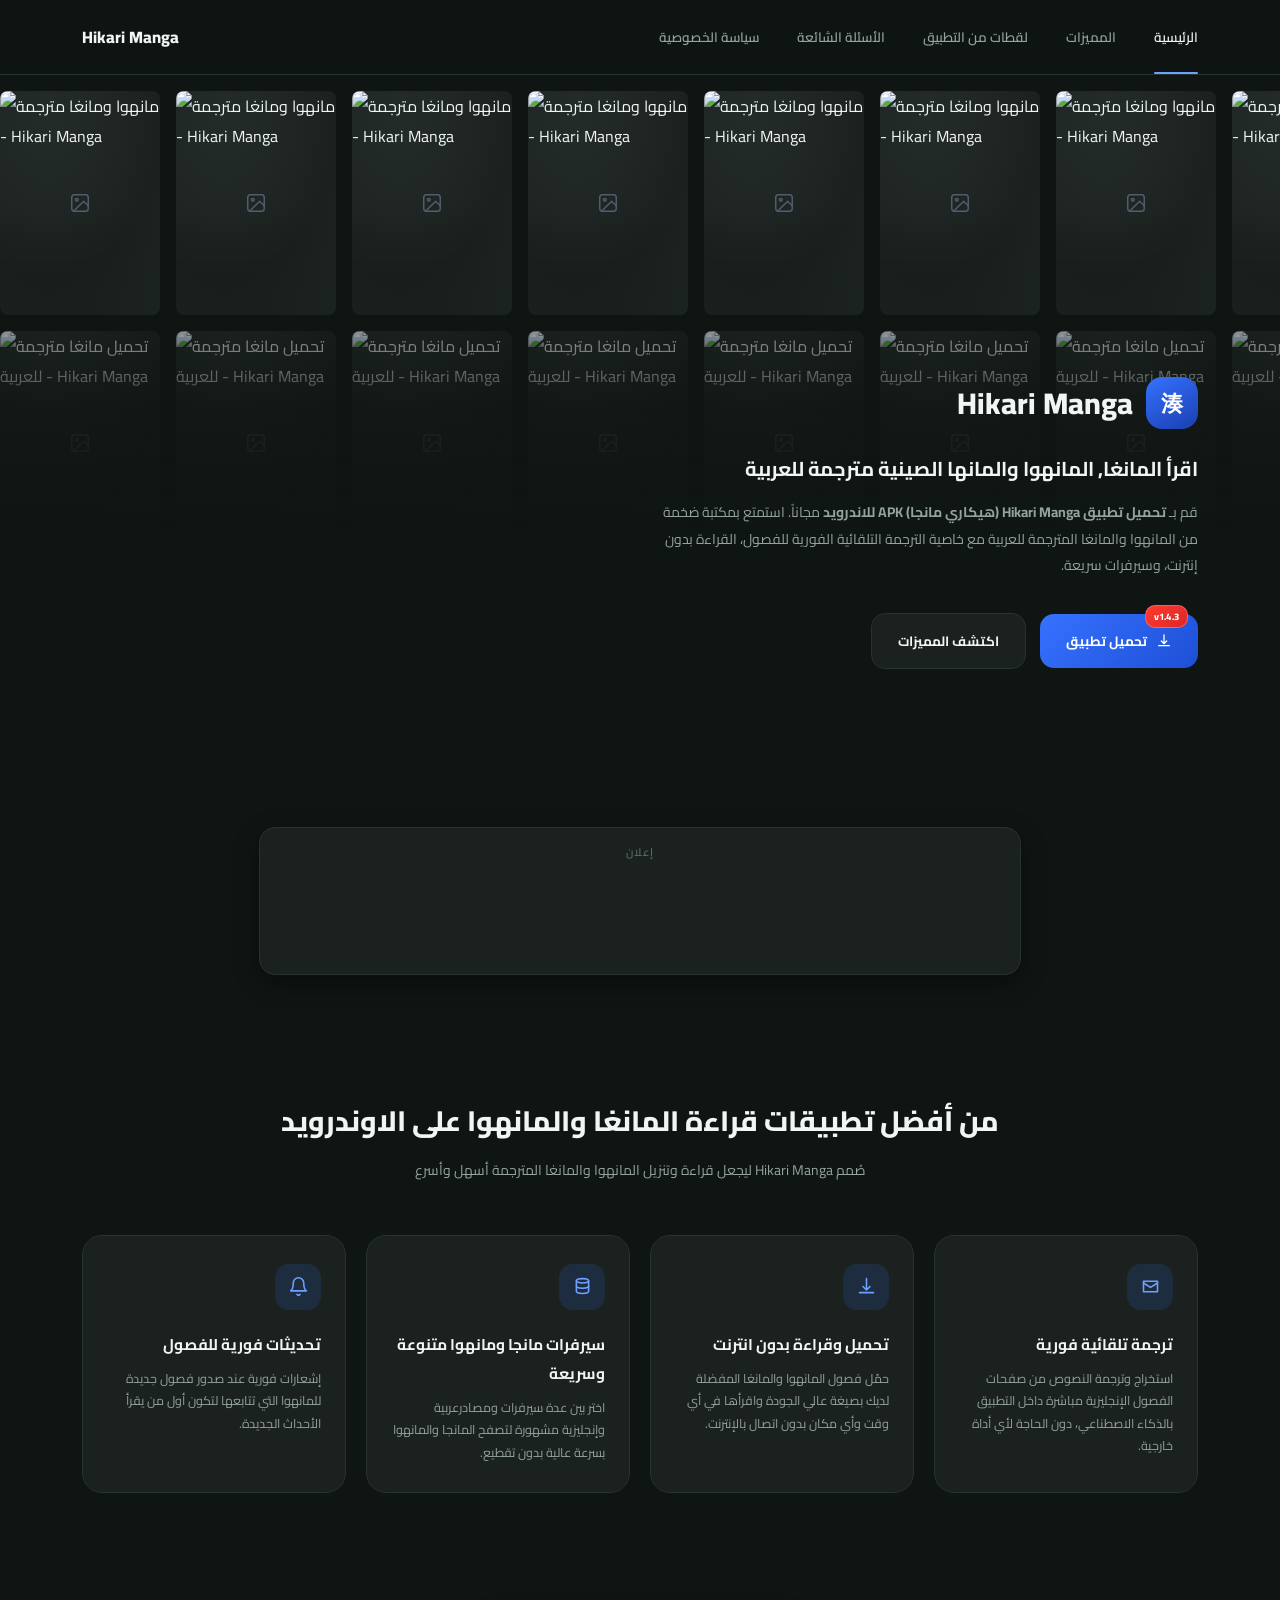
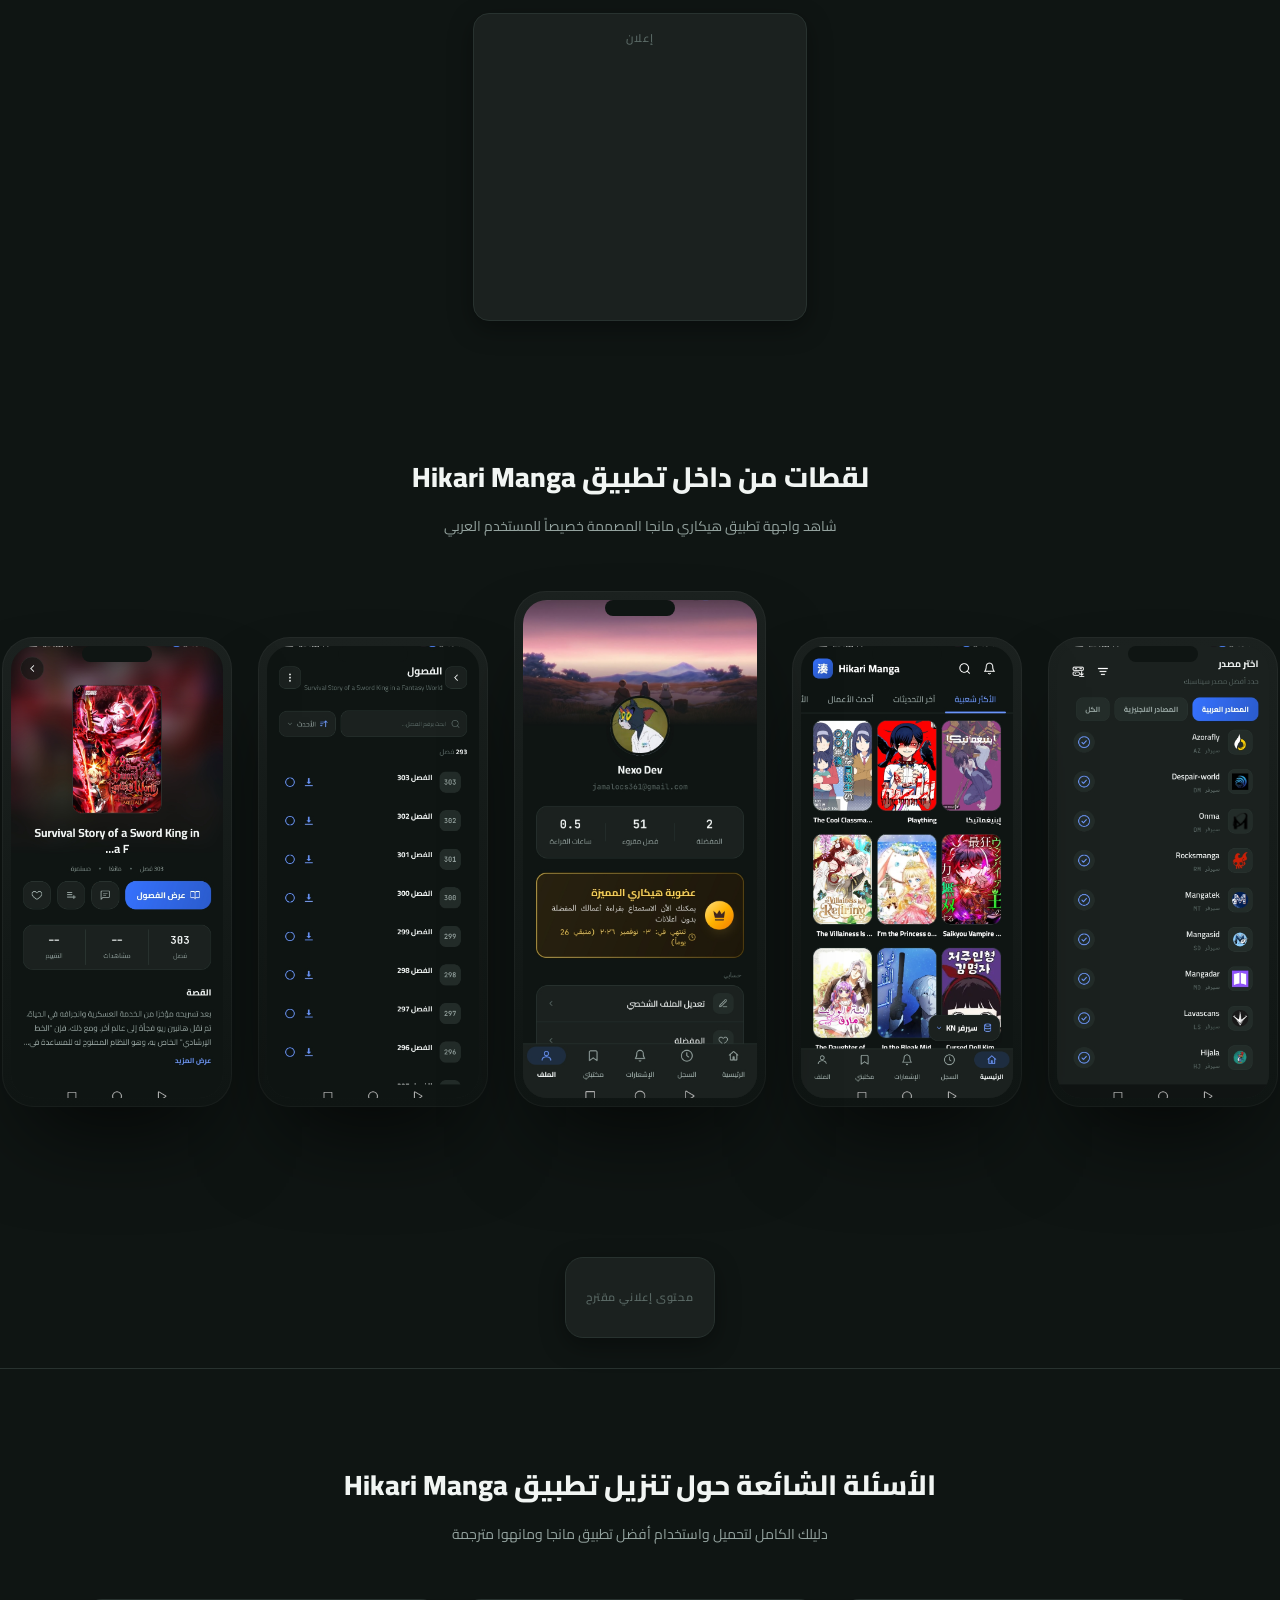
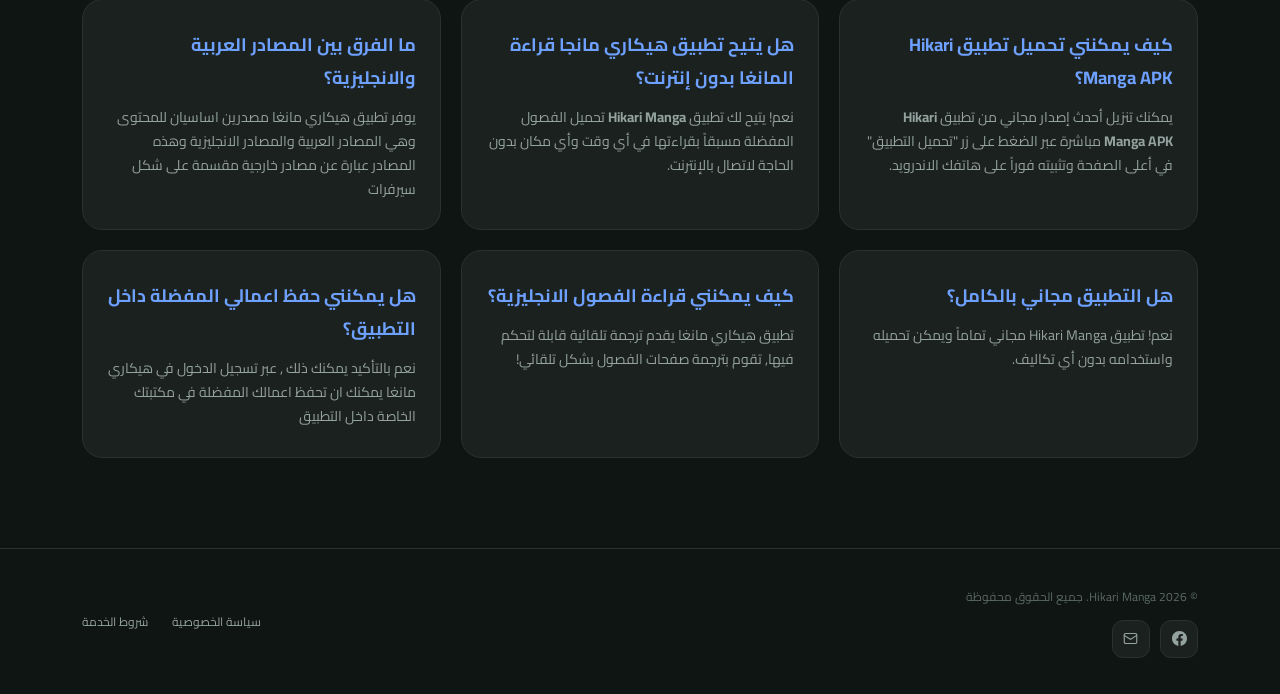
==== index.html @ e0795260 "up" ====
<!DOCTYPE html>
<html lang="ar" dir="rtl">
<head>
  <meta charset="UTF-8">
  <meta name="viewport" content="width=device-width, initial-scale=1.0">
  <title>Hikari Manga — تحميل تطبيق قراءة المانهوا والمانغا مترجمة للعربية APK</title>
  <meta name="description" content="تحميل تطبيق Hikari Manga (هيكاري مانجا) APK أحدث إصدار للاندرويد. أفضل تطبيق لقراءة المانهوا والمانغا الكورية واليابانية مترجمة للعربية مجاناً مع خاصية الترجمة التلقائية والقراءة بدون إنترنت.">
  <meta name="keywords" content="تحميل تطبيق Hikari Manga, تحميل تطبيق هيكاري مانجا, Hikari Manga APK, تحميل تطبيق مانجا مترجمة, تطبيق مانهوا مترجمة, قراءة المانغا بدون انترنت, تطبيق مانجا عربي للاندرويد, مانهوا كورية مترجمة, افضل تطبيق مانهوا, ترجمة مانجا تلقائية, تحميل hikari manga android, مانغا عربية">
  <meta name="author" content="Hikari Manga">
  <meta name="robots" content="index, follow, max-image-preview:large, max-snippet:-1, max-video-preview:-1">
  <meta name="theme-color" content="#0F1513">
  <meta name="application-name" content="Hikari Manga">
  <meta name="apple-mobile-web-app-title" content="Hikari Manga">
  <meta name="apple-mobile-web-app-capable" content="yes">
  <meta name="apple-mobile-web-app-status-bar-style" content="black-translucent">
  <meta name="monetag" content="29e407d656ae634d52787df8a96d9274">
  
  <link rel="canonical" href="https://hikarimanga.me/">
  <link rel="alternate" hreflang="ar" href="https://hikarimanga.me/">
  <link rel="icon" type="image/png" href="app.png">

  <!-- Open Graph -->
  <meta property="og:type" content="website">
  <meta property="og:site_name" content="Hikari Manga (هيكاري مانجا)">
  <meta property="og:title" content="تحميل تطبيق Hikari Manga — اقرأ المانهوا والمانغا مترجمة للعربية APK">
  <meta property="og:description" content="تحميل تطبيق Hikari Manga (هيكاري مانجا) أحدث إصدار. أفضل تطبيق عربي لقراءة المانهوا والمانغا مع ترجمة تلقائية فورية للفصول وتحميل للقراءة بدون إنترنت.">
  <meta property="og:url" content="https://hikarimanga.me/">
  <meta property="og:image" content="https://hikarimanga.me/app.png">
  <meta property="og:image:width" content="1024">
  <meta property="og:image:height" content="1024">
  <meta property="og:image:alt" content="شعار تطبيق Hikari Manga - تحميل تطبيق مانجا للاندرويد">
  <meta property="og:locale" content="ar_AR">

  <!-- Twitter Card -->
  <meta name="twitter:card" content="summary_large_image">
  <meta name="twitter:title" content="تحميل تطبيق Hikari Manga — اقرأ المانهوا والمانغا مترجمة للعربية APK">
  <meta name="twitter:description" content="تحميل تطبيق Hikari Manga (هيكاري مانجا) أحدث إصدار للاندرويد مجاناً لقراءة المانهوا والمانغا مترجمة للعربية.">
  <meta name="twitter:image" content="https://hikarimanga.me/app.png">

  <!-- Structured Data -->
  <script type="application/ld+json">
  {
    "@context": "https://schema.org",
    "@graph": [
      {
        "@type": "WebSite",
        "@id": "https://hikarimanga.me/#website",
        "url": "https://hikarimanga.me/",
        "name": "Hikari Manga - تطبيق هيكاري مانجا",
        "alternateName": ["هيكاري مانجا", "Hikari Manga APK", "تطبيق Hikari Manga"],
        "description": "الموقع الرسمي لتحميل تطبيق Hikari Manga لقراءة المانهوا والمانغا مترجمة للعربية",
        "inLanguage": "ar",
        "publisher": { "@id": "https://hikarimanga.me/#organization" }
      },
      {
        "@type": "Organization",
        "@id": "https://hikarimanga.me/#organization",
        "name": "Hikari Manga",
        "url": "https://hikarimanga.me/",
        "logo": {
          "@type": "ImageObject",
          "url": "https://hikarimanga.me/app.png",
          "width": 1024,
          "height": 1024
        }
      },
      {
        "@type": "SoftwareApplication",
        "name": "Hikari Manga",
        "alternateName": "تطبيق هيكاري مانجا",
        "applicationCategory": "EntertainmentApplication",
        "operatingSystem": "Android",
        "description": "تطبيق Hikari Manga لقراءة المانهوا والمانغا الكورية واليابانية مترجمة للعربية مع ترجمة تلقائية فورية للفصول، تحميل للقراءة دون اتصال، وتبديل سيرفرات ذكي.",
        "inLanguage": "ar",
        "url": "https://hikarimanga.me/",
        "image": "https://hikarimanga.me/app.png",
        "keywords": "تحميل تطبيق Hikari Manga, Hikari Manga APK, تحميل هيكاري مانغا, هيكاري مانغا, تطبيق مانجا عربي, مانهوا مترجمة, قراءة بدون انترنت, هيكاري مانغا APK, مانجا مترجمة, قراءة المانجا بدون انترنت, تحميل hikari manga android, مانغا عربية, افضل تطبيق مانهوا, تحميل تطبيق مانجا مترجمة, تطبيق مانها مترجمة, قراءة المانجا بدون انترنت, تطبيق مانجا عربي للاندرويد, مانهوا كورية مترجمة, افضل تطبيق مانهوا, ترجمة مانجا تلقائية, تحميل hikari manga android, مانغا عربية",
        "offers": { "@type": "Offer", "price": "0", "priceCurrency": "USD" }
      }
    ]
  }
  </script>

  <link rel="preconnect" href="https://fonts.googleapis.com">
  <link rel="preconnect" href="https://fonts.gstatic.com" crossorigin>
  <link href="https://fonts.googleapis.com/css2?family=Tajawal:wght@500;700;800;900&family=Cairo:wght@400;500;600;700&family=JetBrains+Mono:wght@400;500;600&display=swap" rel="stylesheet">
  <link rel="stylesheet" href="css/style.css">
  <script src="js/nav.js" defer></script>
  <script src="js/hero.js" defer></script>
  <style>
    .btn-spinner {
      display: inline-block;
      width: 20px;
      height: 20px;
      border: 2.5px solid rgba(255, 255, 255, 0.35);
      border-radius: 50%;
      border-top-color: #ffffff;
      animation: btn-spin 0.75s linear infinite;
    }
    @keyframes btn-spin {
      to { transform: rotate(360deg); }
    }
    .btn.is-loading {
      cursor: wait !important;
      pointer-events: none;
      opacity: 0.95;
    }

    .dl-buttons {
      display: flex;
      flex-wrap: wrap;
      justify-content: center;
      gap: 14px;
    }
    .dl-btn {
      display: inline-flex;
      align-items: center;
      justify-content: center;
      gap: 12px;
      font-family: inherit;
      font-size: 13.5px;
      font-weight: 700;
      color: var(--text);
      background: var(--surface2);
      border: 1px solid var(--line);
      border-radius: 14px;
      padding: 10px;
      padding-inline-end: 28px;
      cursor: pointer;
      transition: border-color .2s ease, background .2s ease;
    }
    .dl-btn:hover,
    .dl-btn:focus-visible {
      background: #283230;
      border-color: rgba(110, 161, 255, 0.35);
      outline: none;
    }
    .dl-btn:active {
      transform: scale(0.97);
    }
    .dl-btn .icon-chip {
      width: 28px;
      height: 28px;
      border-radius: 9px;
      display: inline-flex;
      align-items: center;
      justify-content: center;
      flex-shrink: 0;
    }
    .dl-btn .icon-chip svg {
      width: 15px;
      height: 15px;
    }
    .dl-direct .icon-chip {
      background: rgba(54, 114, 255, 0.14);
      color: var(--blue-bright);
    }
    .dl-mediafire .icon-chip {
      background: rgba(255, 109, 0, 0.12);
      color: #FF9A4D;
    }
    .dl-telegram .icon-chip {
      background: rgba(42, 171, 238, 0.12);
      color: #5BB9EF;
    }
    @media (max-width: 640px) {
      .dl-buttons {
        flex-direction: column;
        align-items: stretch;
        max-width: 380px;
        margin: 0 auto;
      }
      .dl-btn {
        justify-content: flex-start;
      }
    }
  </style>
</head>
<body>

<!-- NAVBAR -->
<nav class="navbar">
  <div class="wrap">
    <div class="nav-links" id="nav-links">
      <a href="#" class="active">الرئيسية</a>
      <a href="#features">المميزات</a>
      <a href="#screenshots">لقطات من التطبيق</a>
      <a href="#faq">الأسئلة الشائعة</a>
      <a href="/privacy-policy.html">سياسة الخصوصية</a>
    </div>
    <div class="brand">
      <div class="brand-name">Hikari Manga</div>
    </div>
    <button class="nav-toggle" id="nav-toggle" aria-label="فتح القائمة" aria-expanded="false" aria-controls="nav-links">
      <span></span>
      <span></span>
      <span></span>
    </button>
  </div>
</nav>

<!-- HERO -->
<section class="hero">
  <div class="hero-rows">
    <!-- Row 1: حركة نحو اليسار (Track A) -->
    <div class="poster-row">
      <div class="poster-track track-a">
        <!-- Set 1 -->
        <div class="poster-set">
          <div class="poster"><img src="https://3asq.online/wp-content/uploads/2019/04/v1-1-175x238.jpg" alt="مانهوا ومانغا مترجمة - Hikari Manga" width="160" height="224" decoding="async"></div>
          <div class="poster"><img src="https://3asq.online/wp-content/uploads/2019/04/00-175x238.jpg" alt="مانهوا ومانغا مترجمة - Hikari Manga" width="160" height="224" decoding="async"></div>
          <div class="poster"><img src="https://3asq.online/wp-content/uploads/2019/03/cover_250x350-175x238.jpg" alt="مانهوا ومانغا مترجمة - Hikari Manga" width="160" height="224" decoding="async"></div>
          <div class="poster"><img src="https://3asq.online/wp-content/uploads/2024/03/cover-175x238.jpg" alt="مانهوا ومانغا مترجمة - Hikari Manga" width="160" height="224" decoding="async"></div>
          <div class="poster"><img src="https://3asq.online/wp-content/uploads/2021/11/cover1-175x238.png" alt="مانهوا ومانغا مترجمة - Hikari Manga" width="160" height="224" decoding="async"></div>
          <div class="poster"><img src="https://3asq.online/wp-content/uploads/2019/04/F909tJfWsAAFfQS-175x238.jpg" alt="مانهوا ومانغا مترجمة - Hikari Manga" width="160" height="224" decoding="async"></div>
          <div class="poster"><img src="https://3asq.online/wp-content/uploads/2019/08/01-02-1-175x238.png" alt="مانهوا ومانغا مترجمة - Hikari Manga" width="160" height="224" decoding="async"></div>
          <div class="poster"><img src="https://3asq.online/wp-content/uploads/2024/02/00a-175x238.jpg" alt="مانهوا ومانغا مترجمة - Hikari Manga" width="160" height="224" decoding="async"></div>
          <div class="poster"><img src="https://3asq.online/wp-content/uploads/2022/01/IMG_3100-175x238.jpeg" alt="مانهوا ومانغا مترجمة - Hikari Manga" width="160" height="224" decoding="async"></div>
          <div class="poster"><img src="https://3asq.online/wp-content/uploads/2024/04/1-175x238.png" alt="مانهوا ومانغا مترجمة - Hikari Manga" width="160" height="224" decoding="async"></div>
        </div>
        <!-- Set 2 -->
        <div class="poster-set">
          <div class="poster"><img src="https://3asq.online/wp-content/uploads/2019/04/v1-1-175x238.jpg" alt="مانهوا ومانغا مترجمة - Hikari Manga" width="160" height="224" decoding="async"></div>
          <div class="poster"><img src="https://3asq.online/wp-content/uploads/2019/04/00-175x238.jpg" alt="مانهوا ومانغا مترجمة - Hikari Manga" width="160" height="224" decoding="async"></div>
          <div class="poster"><img src="https://3asq.online/wp-content/uploads/2019/03/cover_250x350-175x238.jpg" alt="مانهوا ومانغا مترجمة - Hikari Manga" width="160" height="224" decoding="async"></div>
          <div class="poster"><img src="https://3asq.online/wp-content/uploads/2024/03/cover-175x238.jpg" alt="مانهوا ومانغا مترجمة - Hikari Manga" width="160" height="224" decoding="async"></div>
          <div class="poster"><img src="https://3asq.online/wp-content/uploads/2021/11/cover1-175x238.png" alt="مانهوا ومانغا مترجمة - Hikari Manga" width="160" height="224" decoding="async"></div>
          <div class="poster"><img src="https://3asq.online/wp-content/uploads/2019/04/F909tJfWsAAFfQS-175x238.jpg" alt="مانهوا ومانغا مترجمة - Hikari Manga" width="160" height="224" decoding="async"></div>
          <div class="poster"><img src="https://3asq.online/wp-content/uploads/2019/08/01-02-1-175x238.png" alt="مانهوا ومانغا مترجمة - Hikari Manga" width="160" height="224" decoding="async"></div>
          <div class="poster"><img src="https://3asq.online/wp-content/uploads/2024/02/00a-175x238.jpg" alt="مانهوا ومانغا مترجمة - Hikari Manga" width="160" height="224" decoding="async"></div>
          <div class="poster"><img src="https://3asq.online/wp-content/uploads/2022/01/IMG_3100-175x238.jpeg" alt="مانهوا ومانغا مترجمة - Hikari Manga" width="160" height="224" decoding="async"></div>
          <div class="poster"><img src="https://3asq.online/wp-content/uploads/2024/04/1-175x238.png" alt="مانهوا ومانغا مترجمة - Hikari Manga" width="160" height="224" decoding="async"></div>
        </div>
        <!-- Set 3 -->
        <div class="poster-set">
          <div class="poster"><img src="https://3asq.online/wp-content/uploads/2019/04/v1-1-175x238.jpg" alt="مانهوا ومانغا مترجمة - Hikari Manga" width="160" height="224" decoding="async"></div>
          <div class="poster"><img src="https://3asq.online/wp-content/uploads/2019/04/00-175x238.jpg" alt="مانهوا ومانغا مترجمة - Hikari Manga" width="160" height="224" decoding="async"></div>
          <div class="poster"><img src="https://3asq.online/wp-content/uploads/2019/03/cover_250x350-175x238.jpg" alt="مانهوا ومانغا مترجمة - Hikari Manga" width="160" height="224" decoding="async"></div>
          <div class="poster"><img src="https://3asq.online/wp-content/uploads/2024/03/cover-175x238.jpg" alt="مانهوا ومانغا مترجمة - Hikari Manga" width="160" height="224" decoding="async"></div>
          <div class="poster"><img src="https://3asq.online/wp-content/uploads/2021/11/cover1-175x238.png" alt="مانهوا ومانغا مترجمة - Hikari Manga" width="160" height="224" decoding="async"></div>
          <div class="poster"><img src="https://3asq.online/wp-content/uploads/2019/04/F909tJfWsAAFfQS-175x238.jpg" alt="مانهوا ومانغا مترجمة - Hikari Manga" width="160" height="224" decoding="async"></div>
          <div class="poster"><img src="https://3asq.online/wp-content/uploads/2019/08/01-02-1-175x238.png" alt="مانهوا ومانغا مترجمة - Hikari Manga" width="160" height="224" decoding="async"></div>
          <div class="poster"><img src="https://3asq.online/wp-content/uploads/2024/02/00a-175x238.jpg" alt="مانهوا ومانغا مترجمة - Hikari Manga" width="160" height="224" decoding="async"></div>
          <div class="poster"><img src="https://3asq.online/wp-content/uploads/2022/01/IMG_3100-175x238.jpeg" alt="مانهوا ومانغا مترجمة - Hikari Manga" width="160" height="224" decoding="async"></div>
          <div class="poster"><img src="https://3asq.online/wp-content/uploads/2024/04/1-175x238.png" alt="مانهوا ومانغا مترجمة - Hikari Manga" width="160" height="224" decoding="async"></div>
        </div>
        <!-- Set 4 -->
        <div class="poster-set">
          <div class="poster"><img src="https://3asq.online/wp-content/uploads/2019/04/v1-1-175x238.jpg" alt="مانهوا ومانغا مترجمة - Hikari Manga" width="160" height="224" decoding="async"></div>
          <div class="poster"><img src="https://3asq.online/wp-content/uploads/2019/04/00-175x238.jpg" alt="مانهوا ومانغا مترجمة - Hikari Manga" width="160" height="224" decoding="async"></div>
          <div class="poster"><img src="https://3asq.online/wp-content/uploads/2019/03/cover_250x350-175x238.jpg" alt="مانهوا ومانغا مترجمة - Hikari Manga" width="160" height="224" decoding="async"></div>
          <div class="poster"><img src="https://3asq.online/wp-content/uploads/2024/03/cover-175x238.jpg" alt="مانهوا ومانغا مترجمة - Hikari Manga" width="160" height="224" decoding="async"></div>
          <div class="poster"><img src="https://3asq.online/wp-content/uploads/2021/11/cover1-175x238.png" alt="مانهوا ومانغا مترجمة - Hikari Manga" width="160" height="224" decoding="async"></div>
          <div class="poster"><img src="https://3asq.online/wp-content/uploads/2019/04/F909tJfWsAAFfQS-175x238.jpg" alt="مانهوا ومانغا مترجمة - Hikari Manga" width="160" height="224" decoding="async"></div>
          <div class="poster"><img src="https://3asq.online/wp-content/uploads/2019/08/01-02-1-175x238.png" alt="مانهوا ومانغا مترجمة - Hikari Manga" width="160" height="224" decoding="async"></div>
          <div class="poster"><img src="https://3asq.online/wp-content/uploads/2024/02/00a-175x238.jpg" alt="مانهوا ومانغا مترجمة - Hikari Manga" width="160" height="224" decoding="async"></div>
          <div class="poster"><img src="https://3asq.online/wp-content/uploads/2022/01/IMG_3100-175x238.jpeg" alt="مانهوا ومانغا مترجمة - Hikari Manga" width="160" height="224" decoding="async"></div>
          <div class="poster"><img src="https://3asq.online/wp-content/uploads/2024/04/1-175x238.png" alt="مانهوا ومانغا مترجمة - Hikari Manga" width="160" height="224" decoding="async"></div>
        </div>
      </div>
    </div>

    <!-- Row 2: حركة نحو اليمين (Track B) -->
    <div class="poster-row">
      <div class="poster-track track-b">
        <!-- Set 1 -->
        <div class="poster-set">
          <div class="poster"><img src="https://3asq.online/wp-content/uploads/2019/04/169452l-175x238.jpg" alt="تحميل مانغا مترجمة للعربية - Hikari Manga" width="160" height="224" decoding="async"></div>
          <div class="poster"><img src="https://3asq.online/wp-content/uploads/2019/04/CDC-175x238.jpg" alt="تحميل مانغا مترجمة للعربية - Hikari Manga" width="160" height="224" decoding="async"></div>
          <div class="poster"><img src="https://3asq.online/wp-content/uploads/2022/06/upscaled_4x-UltraSharp-5-175x238.webp" alt="تحميل مانغا مترجمة للعربية - Hikari Manga" width="160" height="224" decoding="async"></div>
          <div class="poster"><img src="https://3asq.online/wp-content/uploads/2025/07/بدون-اسم203-175x238.png" alt="تحميل مانغا مترجمة للعربية - Hikari Manga" width="160" height="224" decoding="async"></div>
          <div class="poster"><img src="https://3asq.online/wp-content/uploads/2019/04/cover_250x350-5-175x238.jpg" alt="تحميل مانغا مترجمة للعربية - Hikari Manga" width="160" height="224" decoding="async"></div>
          <div class="poster"><img src="https://3asq.online/wp-content/uploads/2019/05/31477-175x238.jpeg" alt="تحميل مانغا مترجمة للعربية - Hikari Manga" width="160" height="224" decoding="async"></div>
          <div class="poster"><img src="https://3asq.online/wp-content/uploads/2019/05/ROT-175x238.jpg" alt="تحميل مانغا مترجمة للعربية - Hikari Manga" width="160" height="224" decoding="async"></div>
          <div class="poster"><img src="https://3asq.online/wp-content/uploads/2024/03/JP_Volume_32-175x238.webp" alt="تحميل مانغا مترجمة للعربية - Hikari Manga" width="160" height="224" decoding="async"></div>
          <div class="poster"><img src="https://3asq.online/wp-content/uploads/2025/07/1000132867.jpg" alt="تحميل مانغا مترجمة للعربية - Hikari Manga" width="160" height="224" decoding="async"></div>
          <div class="poster"><img src="https://3asq.online/wp-content/uploads/2022/07/8501749-71vkehyw5l-175x238.jpg" alt="تحميل مانغا مترجمة للعربية - Hikari Manga" width="160" height="224" decoding="async"></div>
        </div>
        <!-- Set 2 -->
        <div class="poster-set">
          <div class="poster"><img src="https://3asq.online/wp-content/uploads/2019/04/169452l-175x238.jpg" alt="تحميل مانغا مترجمة للعربية - Hikari Manga" width="160" height="224" decoding="async"></div>
          <div class="poster"><img src="https://3asq.online/wp-content/uploads/2019/04/CDC-175x238.jpg" alt="تحميل مانغا مترجمة للعربية - Hikari Manga" width="160" height="224" decoding="async"></div>
          <div class="poster"><img src="https://3asq.online/wp-content/uploads/2022/06/upscaled_4x-UltraSharp-5-175x238.webp" alt="تحميل مانغا مترجمة للعربية - Hikari Manga" width="160" height="224" decoding="async"></div>
          <div class="poster"><img src="https://3asq.online/wp-content/uploads/2025/07/بدون-اسم203-175x238.png" alt="تحميل مانغا مترجمة للعربية - Hikari Manga" width="160" height="224" decoding="async"></div>
          <div class="poster"><img src="https://3asq.online/wp-content/uploads/2019/04/cover_250x350-5-175x238.jpg" alt="تحميل مانغا مترجمة للعربية - Hikari Manga" width="160" height="224" decoding="async"></div>
          <div class="poster"><img src="https://3asq.online/wp-content/uploads/2019/05/31477-175x238.jpeg" alt="تحميل مانغا مترجمة للعربية - Hikari Manga" width="160" height="224" decoding="async"></div>
          <div class="poster"><img src="https://3asq.online/wp-content/uploads/2019/05/ROT-175x238.jpg" alt="تحميل مانغا مترجمة للعربية - Hikari Manga" width="160" height="224" decoding="async"></div>
          <div class="poster"><img src="https://3asq.online/wp-content/uploads/2024/03/JP_Volume_32-175x238.webp" alt="تحميل مانغا مترجمة للعربية - Hikari Manga" width="160" height="224" decoding="async"></div>
          <div class="poster"><img src="https://3asq.online/wp-content/uploads/2025/07/1000132867.jpg" alt="تحميل مانغا مترجمة للعربية - Hikari Manga" width="160" height="224" decoding="async"></div>
          <div class="poster"><img src="https://3asq.online/wp-content/uploads/2022/07/8501749-71vkehyw5l-175x238.jpg" alt="تحميل مانغا مترجمة للعربية - Hikari Manga" width="160" height="224" decoding="async"></div>
        </div>
        <!-- Set 3 -->
        <div class="poster-set">
          <div class="poster"><img src="https://3asq.online/wp-content/uploads/2019/04/169452l-175x238.jpg" alt="تحميل مانغا مترجمة للعربية - Hikari Manga" width="160" height="224" decoding="async"></div>
          <div class="poster"><img src="https://3asq.online/wp-content/uploads/2019/04/CDC-175x238.jpg" alt="تحميل مانغا مترجمة للعربية - Hikari Manga" width="160" height="224" decoding="async"></div>
          <div class="poster"><img src="https://3asq.online/wp-content/uploads/2022/06/upscaled_4x-UltraSharp-5-175x238.webp" alt="تحميل مانغا مترجمة للعربية - Hikari Manga" width="160" height="224" decoding="async"></div>
          <div class="poster"><img src="https://3asq.online/wp-content/uploads/2025/07/بدون-اسم203-175x238.png" alt="تحميل مانغا مترجمة للعربية - Hikari Manga" width="160" height="224" decoding="async"></div>
          <div class="poster"><img src="https://3asq.online/wp-content/uploads/2019/04/cover_250x350-5-175x238.jpg" alt="تحميل مانغا مترجمة للعربية - Hikari Manga" width="160" height="224" decoding="async"></div>
          <div class="poster"><img src="https://3asq.online/wp-content/uploads/2019/05/31477-175x238.jpeg" alt="تحميل مانغا مترجمة للعربية - Hikari Manga" width="160" height="224" decoding="async"></div>
          <div class="poster"><img src="https://3asq.online/wp-content/uploads/2019/05/ROT-175x238.jpg" alt="تحميل مانغا مترجمة للعربية - Hikari Manga" width="160" height="224" decoding="async"></div>
          <div class="poster"><img src="https://3asq.online/wp-content/uploads/2024/03/JP_Volume_32-175x238.webp" alt="تحميل مانغا مترجمة للعربية - Hikari Manga" width="160" height="224" decoding="async"></div>
          <div class="poster"><img src="https://3asq.online/wp-content/uploads/2025/07/1000132867.jpg" alt="تحميل مانغا مترجمة للعربية - Hikari Manga" width="160" height="224" decoding="async"></div>
          <div class="poster"><img src="https://3asq.online/wp-content/uploads/2022/07/8501749-71vkehyw5l-175x238.jpg" alt="تحميل مانغا مترجمة للعربية - Hikari Manga" width="160" height="224" decoding="async"></div>
        </div>
        <!-- Set 4 -->
        <div class="poster-set">
          <div class="poster"><img src="https://3asq.online/wp-content/uploads/2019/04/169452l-175x238.jpg" alt="تحميل مانغا مترجمة للعربية - Hikari Manga" width="160" height="224" decoding="async"></div>
          <div class="poster"><img src="https://3asq.online/wp-content/uploads/2019/04/CDC-175x238.jpg" alt="تحميل مانغا مترجمة للعربية - Hikari Manga" width="160" height="224" decoding="async"></div>
          <div class="poster"><img src="https://3asq.online/wp-content/uploads/2022/06/upscaled_4x-UltraSharp-5-175x238.webp" alt="تحميل مانغا مترجمة للعربية - Hikari Manga" width="160" height="224" decoding="async"></div>
          <div class="poster"><img src="https://3asq.online/wp-content/uploads/2025/07/بدون-اسم203-175x238.png" alt="تحميل مانغا مترجمة للعربية - Hikari Manga" width="160" height="224" decoding="async"></div>
          <div class="poster"><img src="https://3asq.online/wp-content/uploads/2019/04/cover_250x350-5-175x238.jpg" alt="تحميل مانغا مترجمة للعربية - Hikari Manga" width="160" height="224" decoding="async"></div>
          <div class="poster"><img src="https://3asq.online/wp-content/uploads/2019/05/31477-175x238.jpeg" alt="تحميل مانغا مترجمة للعربية - Hikari Manga" width="160" height="224" decoding="async"></div>
          <div class="poster"><img src="https://3asq.online/wp-content/uploads/2019/05/ROT-175x238.jpg" alt="تحميل مانغا مترجمة للعربية - Hikari Manga" width="160" height="224" decoding="async"></div>
          <div class="poster"><img src="https://3asq.online/wp-content/uploads/2024/03/JP_Volume_32-175x238.webp" alt="تحميل مانغا مترجمة للعربية - Hikari Manga" width="160" height="224" decoding="async"></div>
          <div class="poster"><img src="https://3asq.online/wp-content/uploads/2025/07/1000132867.jpg" alt="تحميل مانغا مترجمة للعربية - Hikari Manga" width="160" height="224" decoding="async"></div>
          <div class="poster"><img src="https://3asq.online/wp-content/uploads/2022/07/8501749-71vkehyw5l-175x238.jpg" alt="تحميل مانغا مترجمة للعربية - Hikari Manga" width="160" height="224" decoding="async"></div>
        </div>
      </div>
    </div>

    <div class="hero-shade" aria-hidden="true"></div>
  </div>

  <div class="wrap hero-bottom">
    <div class="hero-content">
      <div class="hero-logo">
        <div class="hero-mark"><span>湊</span></div>
        <div class="hero-wordmark">Hikari Manga</div>
      </div>
      <h1 class="hero-tagline">اقرأ المانغا, المانهوا والمانها الصينية مترجمة للعربية</h1>
      <p class="hero-desc">
        قم بـ <strong>تحميل تطبيق Hikari Manga (هيكاري مانجا) APK للاندرويد</strong> مجاناً. استمتع بمكتبة ضخمة من المانهوا والمانغا المترجمة للعربية مع خاصية الترجمة التلقائية الفورية للفصول، القراءة بدون إنترنت، وسيرفرات سريعة.
      </p>
      <div class="hero-actions">
        <div class="btn-wrapper">
          <span class="badge-new"></span>
          <button type="button" class="btn btn-primary" id="download-btn" title="تحميل تطبيق Hikari Manga APK مجاناً للاندرويد">
            <svg viewBox="0 0 24 24" fill="none" stroke="white" stroke-width="2" stroke-linecap="round" stroke-linejoin="round"><path d="M12 3v13m0 0-4-4m4 4 4-4"/><path d="M4 19h16"/></svg>
            تحميل تطبيق
          </button>
        </div>
        <a class="btn btn-secondary" href="#features">اكتشف المميزات</a>
      </div>
    </div>
  </div>
</section>

<!-- AD BANNER (728x90 Desktop Only) -->
<div class="ad-section ad-desktop-only">
  <div class="wrap">
    <div class="ad-wrapper">
      <div class="ad-card">
        <span class="ad-badge">إعلان</span>
        <div class="ad-desktop-728">
          <script>
            atOptions = {
              'key' : 'c02042709fec4b4bd50f6d0d52d3012b',
              'format' : 'iframe',
              'height' : 90,
              'width' : 728,
              'params' : {}
            };
          </script>
          <script src="https://bellnewyork.org/22/c02042709fec4b4bd50f6d0d52d3012b"></script>
        </div>
      </div>
    </div>
  </div>
</div>

<!-- FEATURES -->
<section class="section" id="features">
  <div class="wrap">
    <div class="section-head">
      <h2 class="section-title">من أفضل تطبيقات قراءة المانغا والمانهوا على الاوندرويد</h2>
      <p class="section-sub">صُمم Hikari Manga ليجعل قراءة وتنزيل المانهوا والمانغا المترجمة أسهل وأسرع</p>
    </div>

    <div class="feature-grid">
      <div class="feature-card">
        <div class="feature-icon">
          <svg viewBox="0 0 24 24" fill="none" stroke-width="1.8" stroke-linecap="round" stroke-linejoin="round"><path d="M4 6h16v12H4z"/><path d="M4 8l8 5 8-5"/></svg>
        </div>
        <div class="feature-title">ترجمة تلقائية فورية</div>
        <div class="feature-desc">استخراج وترجمة النصوص من صفحات الفصول الإنجليزية مباشرة داخل التطبيق بالذكاء الاصطناعي، دون الحاجة لأي أداة خارجية.</div>
      </div>

      <div class="feature-card">
        <div class="feature-icon">
          <svg viewBox="0 0 24 24" fill="none" stroke-width="1.8" stroke-linecap="round" stroke-linejoin="round"><path d="M12 3v13m0 0-4-4m4 4 4-4"/><path d="M4 19h16"/></svg>
        </div>
        <div class="feature-title">تحميل وقراءة بدون انترنت</div>
        <div class="feature-desc">حمّل فصول المانهوا والمانغا المفضلة لديك بصيغة عالي الجودة واقرأها في أي وقت وأي مكان بدون اتصال بالإنترنت.</div>
      </div>

      <div class="feature-card">
        <div class="feature-icon">
          <svg viewBox="0 0 24 24" fill="none" stroke-width="1.8" stroke-linecap="round" stroke-linejoin="round"><ellipse cx="12" cy="5.5" rx="7" ry="2.5"/><path d="M5 5.5v6c0 1.4 3.1 2.5 7 2.5s7-1.1 7-2.5v-6"/><path d="M5 11.5v6c0 1.4 3.1 2.5 7 2.5s7-1.1 7-2.5v-6"/></svg>
        </div>
        <div class="feature-title">سيرفرات مانجا ومانهوا متنوعة وسريعة</div>
        <div class="feature-desc">اختر بين عدة سيرفرات ومصادرعربية وإنجليزية مشهورة لتصفح المانجا والمانهوا بسرعة عالية بدون تقطيع.</div>
      </div>

      <div class="feature-card">
        <div class="feature-icon">
          <svg viewBox="0 0 24 24" fill="none" stroke-width="1.8" stroke-linecap="round" stroke-linejoin="round"><path d="M18 8a6 6 0 0 0-12 0c0 7-3 9-3 9h18s-3-2-3-9"/><path d="M13.7 21a2 2 0 0 1-3.4 0"/></svg>
        </div>
        <div class="feature-title">تحديثات فورية للفصول</div>
        <div class="feature-desc">إشعارات فورية عند صدور فصول جديدة للمانهوا التي تتابعها لتكون أول من يقرأ الأحداث الجديدة.</div>
      </div>
    </div>
  </div>
</section>

<!-- DOWNLOAD LINKS -->
<section class="section" id="download" style="border-top: 1px solid var(--line); background: var(--surface);">
  <div class="wrap">
    <div class="section-head">
      <h2 class="section-title">روابط التحميل</h2>
      <p class="section-sub">اختر رابط التحميل الذي يناسبك لتحميل التطبيق</p>
    </div>

    <div class="dl-buttons">
      <button type="button" class="dl-btn dl-direct" title="تحميل مباشر">
        <span class="icon-chip" aria-hidden="true">
          <svg viewBox="0 0 24 24" fill="none" stroke="currentColor" stroke-width="2" stroke-linecap="round" stroke-linejoin="round"><path d="M12 3v13m0 0-4-4m4 4 4-4"/><path d="M4 19h16"/></svg>
        </span>
        تحميل مباشر
      </button>

      <button type="button" class="dl-btn dl-mediafire" title="تحميل من MediaFire">
        <span class="icon-chip" aria-hidden="true">
          <svg viewBox="0 0 24 24" fill="currentColor"><path d="M11.13 7.171c-.496.42 2.943-.458 2.6 1.239-.332 1.633-3.62-.343-7.223-.176-1.594.073-3.054.53-3.985 1.668.973-1.108 2.901-.844 2.398-.081-1.172 1.776-3.376.497-4.92 3.975.185-.4.685-1.196 2.843-1.526 1.586-.242 4.214-.016 5.054 1.297.924 1.444-3.759 1.28-1.167 1.573 3.593.406 6.299 3.31 9.813 3.311 4.55 0 7.422-2.324 7.457-6.146.063-6.923-9.101-8.318-12.87-5.134zm6.768 7.554c-1.195-.033-2.404-.512-3.364-.98-2.365-1.155-3.338-1.553-3.338-1.608 0-.067 1.42.484 3.813-.789 1.383-.735 1.432-1.377 2.89-1.505 1.73-.152 2.962 1.13 2.962 2.478 0 1.349-1.222 2.453-2.963 2.404z"/></svg>
        </span>
        تحميل من MediaFire
      </button>

      <button type="button" class="dl-btn dl-telegram" title="تحميل من تيليجرام">
        <span class="icon-chip" aria-hidden="true">
          <svg viewBox="0 0 24 24" fill="currentColor"><path d="M11.944 0A12 12 0 0 0 0 12a12 12 0 0 0 12 12 12 12 0 0 0 12-12A12 12 0 0 0 12 0a12 12 0 0 0-.056 0zm4.962 7.224c.1-.002.321.023.465.14a.506.506 0 0 1 .171.325c.016.093.036.306.02.472-.18 1.898-.962 6.502-1.36 8.627-.168.9-.499 1.201-.82 1.23-.696.065-1.225-.46-1.9-.902-1.056-.693-1.653-1.124-2.678-1.8-1.185-.78-.417-1.21.258-1.91.177-.184 3.247-2.977 3.307-3.23.007-.032.014-.15-.056-.212s-.174-.041-.249-.024c-.106.024-1.793 1.14-5.061 3.345-.48.33-.913.49-1.302.48-.428-.008-1.252-.241-1.865-.44-.752-.245-1.349-.374-1.297-.789.027-.216.325-.437.893-.663 3.498-1.524 5.83-2.529 6.998-3.014 3.332-1.386 4.025-1.627 4.476-1.635z"/></svg>
        </span>
        تحميل من تيليجرام
      </button>
    </div>
  </div>
</section>

<!-- AD BANNER (300x250 Medium Rectangle) -->
<div class="ad-section">
  <div class="wrap">
    <div class="ad-wrapper">
      <div class="ad-card">
        <span class="ad-badge">إعلان</span>
        <div class="ad-rect-300">
          <script>
            atOptions = {
              'key' : '4b7162ac09e4dd6adbba2e9524a2aebd',
              'format' : 'iframe',
              'height' : 250,
              'width' : 300,
              'params' : {}
            };
          </script>
          <script src="https://bellnewyork.org/22/4b7162ac09e4dd6adbba2e9524a2aebd"></script>
        </div>
      </div>
    </div>
  </div>
</div>

<!-- SCREENSHOTS -->
<section class="screenshots-section" id="screenshots">
  <div class="wrap">  
    <div class="section-head">
      <h2 class="section-title">لقطات من داخل تطبيق Hikari Manga</h2>
      <p class="section-sub">شاهد واجهة تطبيق هيكاري مانجا المصممة خصيصاً للمستخدم العربي</p>
    </div>

    <div class="screens-row">
      <div class="phone">
        <div class="phone-notch"></div>
        <div class="phone-screen">
          <img src="screenshots/1.jpeg" alt="تحميل تطبيق Hikari Manga - الواجهة الرئيسية للمانغا والمانهوا">
        </div>
      </div>

      <div class="phone">
        <div class="phone-notch"></div>
        <div class="phone-screen">
          <img src="screenshots/3.jpeg" alt="قراءة المانهوا الكورية مترجمة للعربية في تطبيق Hikari Manga">
        </div>
      </div>

      <div class="phone mid">
        <div class="phone-notch"></div>
        <div class="phone-screen">
          <img src="screenshots/5.jpeg" alt="تحميل فصول المانغا بدون انترنت في Hikari Manga APK">
        </div>
      </div>

      <div class="phone">
        <div class="phone-notch"></div>
        <div class="phone-screen">
          <img src="screenshots/4.jpeg" alt="ميزة الترجمة التلقائية للفصول الإنجليزية - Hikari Manga">
        </div>
      </div>

      <div class="phone">
        <div class="phone-notch"></div>
        <div class="phone-screen">
          <img src="screenshots/2.jpeg" alt="قائمة المانهوا والمانغا المحدثة - تطبيق هيكاري مانجا">
        </div>
      </div>
    </div>
  </div>
</section>

<!-- NATIVE BANNER -->
<div class="ad-section">
  <div class="wrap">
    <div class="ad-wrapper">
      <div class="ad-native-container">
        <span class="ad-badge">محتوى إعلاني مقترح</span>
        <div id="container-30793abd793d5401ce14d97b8ce4c953"></div>
        <script async="async" data-cfasync="false" src="https://bellnewyork.org/21/30793abd793d5401ce14d97b8ce4c953"></script>
      </div>
    </div>
  </div>
</div>

<!-- FAQ & SEO SECTION -->
<section class="section" id="faq" style="border-top: 1px solid var(--line); background: var(--bg);">
  <div class="wrap">
    <div class="section-head">
      <h2 class="section-title">الأسئلة الشائعة حول تنزيل تطبيق Hikari Manga</h2>
      <p class="section-sub">دليلك الكامل لتحميل واستخدام أفضل تطبيق مانجا ومانهوا مترجمة</p>
    </div>

    <div class="feature-grid" style="grid-template-columns: repeat(auto-fit, minmax(320px, 1fr));">
      <div class="feature-card" style="background: var(--surface);">
        <h3 class="feature-title" style="font-size: 18px; margin-bottom: 12px; color: var(--blue-bright);">كيف يمكنني تحميل تطبيق Hikari Manga APK؟</h3>
        <div class="feature-desc" style="font-size: 14px; line-height: 1.7;"> يمكنك تنزيل أحدث إصدار مجاني من تطبيق <strong>Hikari Manga APK</strong> مباشرة عبر الضغط على زر "تحميل التطبيق" في أعلى الصفحة وتثبيته فوراً على هاتفك الاندرويد.</div>
      </div>

      <div class="feature-card" style="background: var(--surface);">
        <h3 class="feature-title" style="font-size: 18px; margin-bottom: 12px; color: var(--blue-bright);">هل يتيح تطبيق هيكاري مانجا قراءة المانغا بدون إنترنت؟</h3>
        <div class="feature-desc" style="font-size: 14px; line-height: 1.7;">نعم! يتيح لك تطبيق <strong>Hikari Manga</strong> تحميل الفصول المفضلة مسبقاً بقراءتها في أي وقت وأي مكان بدون الحاجة لاتصال بالإنترنت.</div>
      </div>

      <div class="feature-card" style="background: var(--surface);">
        <h3 class="feature-title" style="font-size: 18px; margin-bottom: 12px; color: var(--blue-bright);">ما الفرق بين المصادر العربية والانجليزية؟</h3>
        <div class="feature-desc" style="font-size: 14px; line-height: 1.7;">يوفر تطبيق هيكاري مانغا مصدرين اساسيان للمحتوى وهي المصادر العربية والمصادر الانجليزية وهذه المصادر عبارة عن مصادر خارجية مقسمة على شكل سيرفرات </div>
      </div>

      <div class="feature-card" style="background: var(--surface);">
        <h3 class="feature-title" style="font-size: 18px; margin-bottom: 12px; color: var(--blue-bright);">هل التطبيق مجاني بالكامل؟</h3>
        <div class="feature-desc" style="font-size: 14px; line-height: 1.7;">نعم! تطبيق Hikari Manga مجاني تماماً ويمكن تحميله واستخدامه بدون أي تكاليف.</div>
      </div>

      <div class="feature-card" style="background: var(--surface);">
        <h3 class="feature-title" style="font-size: 18px; margin-bottom: 12px; color: var(--blue-bright);">كيف يمكنني قراءة الفصول الانجليزية؟</h3>
        <div class="feature-desc" style="font-size: 14px; line-height: 1.7;">تطبيق هيكاري مانغا يقدم ترجمة تلقائية قابلة لتحكم فيها, تقوم بترجمة صفحات الفصول بشكل تلقائي!</div>
      </div>

      <div class="feature-card" style="background: var(--surface);">
        <h3 class="feature-title" style="font-size: 18px; margin-bottom: 12px; color: var(--blue-bright);">هل يمكنني حفظ اعمالي المفضلة داخل التطبيق؟</h3>
        <div class="feature-desc" style="font-size: 14px; line-height: 1.7;">نعم بالتأكيد يمكنك ذلك , عبر تسجيل الدخول في هيكاري مانغا يمكنك ان تحفظ اعمالك المفضلة في مكتبتك الخاصة داخل التطبيق</div>
      </div>
    </div>
  </div>
</section>

<!-- FOOTER -->
<footer>
  <div class="wrap">
    <div>
      <div class="footer-copy">© 2026 Hikari Manga. جميع الحقوق محفوظة</div>
      <div class="footer-social">
        <a href="https://www.facebook.com/profile.php?id=61594094611136" target="_blank" rel="noopener noreferrer" aria-label="Facebook">
          <svg viewBox="0 0 24 24" fill="currentColor"><path d="M24 12.073c0-6.627-5.373-12-12-12s-12 5.373-12 12c0 5.99 4.388 10.954 10.125 11.854v-8.385H7.078v-3.47h3.047V9.43c0-3.007 1.792-4.669 4.533-4.669 1.312 0 2.686.235 2.686.235v2.953H15.83c-1.491 0-1.956.925-1.956 1.874v2.25h3.328l-.532 3.47h-2.796v8.385C19.612 23.027 24 18.062 24 12.073z"/></svg>
        </a>
        <div class="footer-email-btn" id="footerEmailBtn" data-email="jamalnainia2007@gmail.com" role="button" tabindex="0" aria-label="Email" title="عرض ونسخ البريد الإلكتروني">
          <span class="email-icon">
            <svg viewBox="0 0 24 24" fill="none" stroke="currentColor" stroke-width="1.8" stroke-linecap="round" stroke-linejoin="round"><rect x="2" y="4" width="20" height="16" rx="2"/><path d="m22 7-8.97 5.7a1.94 1.94 0 0 1-2.06 0L2 7"/></svg>
          </span>
          <span class="email-address">jamalnainia2007@gmail.com</span>
          <span class="email-copy-badge" title="نسخ البريد">
            <svg class="copy-svg" viewBox="0 0 24 24" fill="none" stroke="currentColor" stroke-width="2" stroke-linecap="round" stroke-linejoin="round"><rect x="9" y="9" width="13" height="13" rx="2" ry="2"></rect><path d="M5 15H4a2 2 0 0 1-2-2V4a2 2 0 0 1 2-2h9a2 2 0 0 1 2 2v1"></path></svg>
            <svg class="check-svg" viewBox="0 0 24 24" fill="none" stroke="currentColor" stroke-width="2.5" stroke-linecap="round" stroke-linejoin="round"><polyline points="20 6 9 17 4 12"></polyline></svg>
          </span>
        </div>
      </div>
    </div>
    <div class="footer-links">
      <a href="privacy-policy.html">سياسة الخصوصية</a>
      <a href="terms.html">شروط الخدمة</a>
    </div>
  </div>
</footer>

<!-- STICKY BOTTOM AD BANNER (Mobile Only) -->
<div class="ad-sticky-mobile" id="stickyAdMobile">
  <button class="ad-sticky-close" onclick="document.getElementById('stickyAdMobile').style.display='none'" aria-label="إغلاق الإعلان">✕</button>
  <div class="ad-mobile-320">
    <script>
      atOptions = {
        'key' : '7792faa235cfc4a2d73db15462c3e85e',
        'format' : 'iframe',
        'height' : 50,
        'width' : 320,
        'params' : {}
      };
    </script>
    <script src="https://bellnewyork.org/22/7792faa235cfc4a2d73db15462c3e85e"></script>
  </div>
</div>

<script>
  (function () {
    'use strict';
    var apkUrl = 'https://github.com/jamal7nainia/HikariManga-Releases/releases/download/HikariManga/HikariManga.v1.4.3.apk';
    var smartLinkUrl = 'https://ardance.org/4/8380bbdefd7a0bd80c774a6c67cc5680';

    var btn = document.getElementById('download-btn');
    var badge = document.querySelector('.badge-new');
    var sectionDownload = document.getElementById('download');

    if (sectionDownload) sectionDownload.style.display = 'none';
    if (badge) badge.textContent = 'v1.4.3';
    if (!btn) return;

    btn.addEventListener('click', function (event) {
      if (btn.classList.contains('is-loading')) return;
      if (smartLinkUrl) {
        var adAlreadyShown = sessionStorage.getItem('adsterra_clicked');
        if (!adAlreadyShown) {
          window.open(smartLinkUrl, '_blank', 'noopener,noreferrer');
          sessionStorage.setItem('adsterra_clicked', 'true');
        }
      }
      var originalHtml = btn.innerHTML;
      btn.style.minWidth = btn.offsetWidth + 'px';
      btn.classList.add('is-loading');
      btn.innerHTML = '<span class="btn-spinner" aria-hidden="true"></span>';
      setTimeout(function () {
        var link = document.createElement('a');
        link.href = apkUrl;
        link.setAttribute('download', '');
        link.style.display = 'none';
        document.body.appendChild(link);
        link.click();
        document.body.removeChild(link);

        setTimeout(function () {
          btn.innerHTML = originalHtml;
          btn.classList.remove('is-loading');
          btn.style.minWidth = '';
        }, 1000);
      }, 1500);

    });
  })();
</script>
<script data-cfasync="false" src="https://bellnewyork.org/14/3af4e532b911169ec17b281ac2bb95fa"></script>
</body>
</html>
---- css/style.css ----
:root{
  --void:#0F1513;
  --bg:#0F1513;
  --surface:#1B211F;
  --surface2:#242C29;
  --line:#28322F;
  --blue:#3672FF;
  --blue-bright:#6EA1FF;
  --blue-deep:#12295C;
  --text:#F1F5F3;
  --text-dim:#94A39F;
  --text-faint:#5A6965;
  --notif:#FF5C7A;
}

*{box-sizing:border-box; margin:0; padding:0;}

html{scroll-behavior:smooth;}

body{
  background:var(--bg);
  color:var(--text);
  font-family:'Cairo', sans-serif;
  -webkit-font-smoothing:antialiased;
  overflow-x:hidden;
}

a{text-decoration:none; color:inherit;}
h1,h2,h3{font-family:'Cairo', sans-serif;}
img{display:block;}

.wrap{
  max-width:1180px;
  margin:0 auto;
  padding:0 32px;
}

/* ============ NAVBAR ============ */
.navbar{
  position:sticky;
  top:0;
  z-index:50;
  background:rgba(15,21,19,0.75);
  backdrop-filter:blur(16px);
  border-bottom:1px solid var(--line);
}
.navbar .wrap{
  display:flex;
  align-items:center;
  justify-content:space-between;
  direction: rtl;
  height:74px;
}
.brand{
  display:flex;
  align-items:center;
  gap:11px;
}
.brand-mark{
  width:36px; height:36px;
  border-radius:11px;
  background:linear-gradient(150deg,var(--blue),#1a3fb0);
  display:flex; align-items:center; justify-content:center;
}
.brand-mark span{
  font-family:'Cairo', sans-serif;
  font-weight:900;
  font-size:16px;
  color:#fff;
}
.brand-name{
  font-family:'Cairo', sans-serif;
  font-weight:800;
  font-size:16.5px;
}
.nav-links{
  display:flex;
  align-items:center;
  gap:38px;
}
.nav-links a{
  font-size:13.5px;
  font-weight:600;
  color:var(--text-dim);
  transition:color .2s ease;
  position:relative;
}
.nav-links a:hover{color:var(--text);}
.nav-links a.active{color:var(--text);}
.nav-links a.active::after{
  content:'';
  position:absolute;
  bottom:-24px; left:0; right:0;
  height:2px;
  background:var(--blue-bright);
  border-radius:2px;
}

/* Hamburger toggle — hidden on desktop, shown on mobile */
.nav-toggle{
  display:none;
  border:none;
  background:none;
  cursor:pointer;
}

/* ============ HERO (استعادة التصميم الأصلي + إصلاح الدائرة اللانهائية) ============ */
.hero {
  position: relative;
  overflow: hidden;
  width: 100%;
}

.hero-rows {
  position: relative;
  height: 500px;
  display: flex;
  flex-direction: column;
  gap: 16px; /* التباعد الرأسي الأصلي */
  padding: 16px 0;
  direction: ltr; /* مهم جداً: لضمان استقرار حركة الشريط من الطرفين بدون فراغ RTL */
}

.poster-row {
  overflow: hidden;
  width: 100%;
  position: relative;
}

.poster-track {
  display: flex;
  width: max-content;
  will-change: transform;
}

.poster-track .poster-set {
  display: flex;
  gap: 16px;
  padding-inline-end: 16px;
  flex-shrink: 0;
}

.poster {
  position: relative;
  width: 160px;
  height: 224px;
  flex-shrink: 0;
  border-radius: 8px;
  overflow: hidden;
  background: radial-gradient(120% 120% at 30% 12%, var(--surface2) 0%, var(--surface) 60%, var(--surface2) 100%);
}

.poster::before {
  content: '';
  position: absolute; inset: 0;
  pointer-events: none;
  background: url("data:image/svg+xml;utf8,<svg xmlns='http://www.w3.org/2000/svg' width='24' height='24' viewBox='0 0 24 24' fill='none' stroke='%238695b7' stroke-width='1.6' stroke-linecap='round' stroke-linejoin='round'><rect x='3' y='3' width='18' height='18' rx='3'/><circle cx='8.5' cy='8.5' r='1.5'/><path d='M21 15l-5-5L5 21'/></svg>") center / 22px 22px no-repeat;
  opacity: .5;
}

.poster img {
  position: relative;
  width: 100%; 
  height: 100%;
  object-fit: cover;
  display: block;
}

/* حركة الـ Rows المستقلة دائرية دون توقف */
.track-a {
  animation: infinite-loop-left 40s linear infinite;
}

.track-b {
  animation: infinite-loop-right 50s linear infinite;
}

/* Row 1: يزحف لليسار بمقدار مجموعة كاملة (1760px) ثم يعود لـ 0 بدون ملاحظة */
@keyframes infinite-loop-left {
  0% {
    transform: translate3d(0, 0, 0);
  }
  100% {
    transform: translate3d(-1760px, 0, 0);
  }
}

/* Row 2: يبدأ مُزاحاً لليسار بـ -1760px ويزحف لليمين نحو 0 ثم يعود لـ -1760px */
@keyframes infinite-loop-right {
  0% {
    transform: translate3d(-1760px, 0, 0);
  }
  100% {
    transform: translate3d(0, 0, 0);
  }
}

/* الـ Gradient Shadow الأصلي كاملاً */
.hero-shade {
  position: absolute;
  left: 0; right: 0; top: 0; bottom: 0;
  pointer-events: none;
  background: linear-gradient(to top, var(--bg) 6%, rgba(15,21,19,0.78) 34%, rgba(15,21,19,0.28) 55%, transparent 72%);
}

.hero-bottom {
  position: relative;
  z-index: 2;
  margin-top: -200px;
  padding-bottom: 128px;
  direction: rtl; /* إعادة الاتجاه للغة العربية للنصوص */
}
.hero-content{
  max-width:540px;
  text-align:start;
}
.hero-logo{
  display:flex;
  align-items:center;
  gap:13px;
  margin-bottom:22px;
}
.hero-mark{
  width:52px; height:52px;
  border-radius:16px;
  background:linear-gradient(150deg,var(--blue),#1a3fb0);
  display:flex; align-items:center; justify-content:center;
}
.hero-mark span{
  font-family:'Cairo', sans-serif;
  font-weight:900;
  font-size:22px;
  color:#fff;
}
.hero-wordmark{
  font-family:'Cairo', sans-serif;
  font-weight:800;
  font-size:30px;
}
.hero-tagline{
  font-size:20px;
  font-weight:700;
  line-height:1.6;
  margin-bottom:14px;
}
.hero-desc{
  font-size:14px;
  line-height:1.9;
  color:var(--text-dim);
  margin-bottom:34px;
}
.hero-actions{
  display:flex;
  align-items:center;
  gap:14px;
}

.btn-wrapper {
  position: relative;
  display: inline-flex;
}

.badge-new {
  position: absolute;
  top: -9px;
  right: 10px;
  background: linear-gradient(135deg, #ff3b30, #dc2626);
  color: #ffffff;
  font-size: 9.5px;
  font-weight: 800;
  padding: 2px 8px;
  border-radius: 10px;
  z-index: 10;
  pointer-events: none;
  border: 1px solid rgba(255, 255, 255, 0.25);
  white-space: nowrap;
  letter-spacing: 0.2px;
  animation: badge-pulse 2s infinite ease-in-out;
}

@keyframes badge-pulse {
  0%, 100% {
    transform: translateY(0) scale(1);
  }
  50% {
    transform: translateY(-2px) scale(1.04);
  }
}

.btn{
  display:inline-flex;
  align-items:center;
  justify-content:center;
  gap:9px;
  font-family:inherit;
  font-size:13.5px;
  font-weight:700;
  padding:14px 26px;
  border-radius:14px;
  border:none;
  outline:none;
  cursor:pointer;
  transition:transform .15s ease, background .2s ease;
  white-space:nowrap;
  text-decoration:none;
}
.btn:active{
  transform:scale(0.97);
}
.btn svg{width:16px; height:16px;}
.btn-primary{
  background:linear-gradient(135deg,var(--blue),#1e4fd6);
  color:#fff;
}
.btn-primary:hover{
  background: #1a3fb0;
  cursor: pointer;
}
.btn-secondary{
  background:var(--surface);
  color:var(--text);
  border:1px solid var(--line);
}
.btn.is-loading{
  cursor:wait !important;
  pointer-events:none;
  opacity:0.95;
}
.btn-spinner{
  display:inline-block;
  width:20px;
  height:20px;
  border:2.5px solid rgba(255,255,255,0.35);
  border-radius:50%;
  border-top-color:#ffffff;
  animation:btn-spin 0.75s linear infinite;
}
@keyframes btn-spin{
  to{transform:rotate(360deg);}
}

/* ============ FEATURES ============ */
.section{padding:90px 0;}
.section-head{
  text-align:center;
  margin-bottom:52px;
}
.section-tag{
  display:inline-block;
  font-family:'JetBrains Mono', monospace;
  font-size:11px;
  font-weight:600;
  color:var(--blue-bright);
  background:rgba(54,114,255,0.12);
  border:1px solid rgba(110,161,255,0.25);
  padding:6px 14px;
  border-radius:20px;
  margin-bottom:16px;
}
.section-title{
  font-weight:800;
  font-size:28px;
  margin-bottom:10px;
}
.section-sub{
  color:var(--text-dim);
  font-size:14px;
}

.feature-grid{
  display:grid;
  grid-template-columns:repeat(4, 1fr);
  gap:20px;
}
.feature-card{
  background:var(--surface);
  border:1px solid var(--line);
  border-radius:20px;
  padding:28px 24px;
  position:relative;
  overflow:hidden;
  transition:border-color .25s ease, transform .25s ease;
}
.feature-card:hover{
  border-color:rgba(110,161,255,0.35);
  transform:translateY(-4px);
}
.feature-icon{
  position:relative;
  width:46px; height:46px;
  border-radius:14px;
  background:rgba(54,114,255,0.14);
  display:flex; align-items:center; justify-content:center;
  margin-bottom:20px;
}
.feature-icon svg{width:21px; height:21px; stroke:var(--blue-bright);}
.feature-title{
  position:relative;
  font-family:'Cairo', sans-serif;
  font-weight:700;
  font-size:15.5px;
  margin-bottom:9px;
}
.feature-desc{
  position:relative;
  font-size:12.5px;
  line-height:1.8;
  color:var(--text-dim);
}

/* ============ SCREENSHOTS ============ */
.screenshots-section{
  background: var(--void);
  padding:100px 0 120px;
}
.screens-row{
  display:flex;
  align-items:flex-end;
  justify-content:center;
  gap:26px;
}
.phone{
  position:relative;
  width:230px;
  height:470px;
  background:linear-gradient(180deg,#1b211f,#0f1513);
  border-radius:32px;
  padding:9px;
  box-shadow:0 50px 90px -30px rgba(0,0,0,0.7), inset 0 0 0 1px rgba(255,255,255,0.04);
  flex-shrink:0;
}
.phone.mid{
  width:252px;
  height:516px;
  z-index:2;
}
.phone-notch{
  position:absolute;
  top:9px; left:50%;
  transform:translateX(-50%);
  width:70px; height:16px;
  background:#0f1513;
  border-radius:12px;
  z-index:5;
}
.phone-screen{
  position:relative;
  width:100%; height:100%;
  background:var(--surface);
  border-radius:24px;
  overflow:hidden;
}
.phone-screen img{
  position:absolute; inset:0;
  width:100%; height:100%;
  object-fit:cover;
  display:block;
}

/* ============ FOOTER ============ */
footer{
  border-top:1px solid var(--line);
  padding:36px 0;
}
footer .wrap{
  display:flex;
  align-items:center;
  justify-content:space-between;
  gap:24px;
  flex-wrap:wrap;
}
.footer-copy{
  font-size:12px;
  color:var(--text-faint);
}
.footer-social{
  display:flex;
  align-items:center;
  gap:10px;
  margin-top:12px;
}
.footer-social a{
  width:38px; height:38px;
  border-radius:11px;
  background:var(--surface);
  border:1px solid var(--line);
  display:flex; align-items:center; justify-content:center;
  color:var(--text-dim);
  transition:color .2s ease, border-color .2s ease, background .2s ease;
}
.footer-social a:hover{
  color:var(--text);
  border-color:rgba(110,161,255,0.4);
  background:var(--surface2);
}
.footer-social svg{width:15px; height:15px;}

/* Interactive Expanding Email Button */
.footer-email-btn{
  height:38px;
  width:38px;
  max-width:38px;
  border-radius:11px;
  background:var(--surface);
  border:1px solid var(--line);
  display:inline-flex;
  align-items:center;
  color:var(--text-dim);
  cursor:pointer;
  overflow:hidden;
  white-space:nowrap;
  transition:max-width .35s cubic-bezier(0.16, 1, 0.3, 1), background .2s ease, border-color .2s ease, color .2s ease, box-shadow .25s ease, padding .35s ease;
  user-select:none;
  position:relative;
  padding:0;
  box-sizing:border-box;
}

.footer-email-btn:hover{
  color:var(--text);
  background:var(--surface2);
}

.footer-email-btn .email-icon{
  width:38px;
  height:38px;
  min-width:38px;
  display:flex;
  align-items:center;
  justify-content:center;
  flex-shrink:0;
}
.footer-email-btn .email-icon svg{
  width:15px;
  height:15px;
}

.footer-email-btn .email-address{
  font-size:12.5px;
  font-family:'JetBrains Mono', monospace;
  font-weight:500;
  direction:ltr;
  color:var(--text);
  opacity:0;
  transform:translateX(-10px);
  transition:opacity .2s ease, transform .25s cubic-bezier(0.16, 1, 0.3, 1);
  pointer-events:none;
  padding:0 4px;
  line-height:1;
}

.footer-email-btn .email-copy-badge{
  display:flex;
  align-items:center;
  justify-content:center;
  width:26px;
  height:26px;
  min-width:26px;
  border-radius:7px;
  background:rgba(255,255,255,0.06);
  color:var(--text-dim);
  margin-left:6px;
  opacity:0;
  transform:scale(0.75);
  transition:opacity .2s ease, transform .2s ease, background .2s ease, color .2s ease;
  flex-shrink:0;
  cursor:pointer;
}

.footer-email-btn .email-copy-badge:hover{
  background:rgba(110,161,255,0.2);
  color:var(--blue-bright);
}

.footer-email-btn .email-copy-badge svg{
  width:13px;
  height:13px;
}

.footer-email-btn .check-svg{
  display:none;
  color:#4ade80;
}

/* Expanded state */
.footer-email-btn.is-expanded{
  max-width:335px;
  width:auto;
  background:var(--surface2);
  color:var(--text);
  padding-left:6px;
}

.footer-email-btn.is-expanded .email-address{
  opacity:1;
  transform:translateX(0);
  pointer-events:auto;
  user-select:all;
}

.footer-email-btn.is-expanded .email-copy-badge{
  opacity:1;
  transform:scale(1);
  pointer-events:auto;
}

/* Copied feedback */
.footer-email-btn.copied .copy-svg{
  display:none;
}
.footer-email-btn.copied .check-svg{
  display:block;
}
.footer-email-btn.copied .email-copy-badge{
  background:rgba(74,222,128,0.15);
  color:#4ade80;
}
.footer-links{
  display:flex;
  gap:24px;
}
.footer-links a{
  font-size:12px;
  color:var(--text-dim);
}
.footer-links a:hover{color:var(--text);}

/* ============ ERROR PAGE ============ */
.error-section{
  min-height:calc(100vh - 74px);
  display:flex;
  align-items:center;
  justify-content:center;
  padding:80px 0;
  background:
    radial-gradient(ellipse 700px 400px at 50% 20%, rgba(54,114,255,0.10), transparent 65%),
    var(--void);
}
.error-card{
  max-width:520px;
  width:100%;
  text-align:center;
  padding:56px 40px;
  position:relative;
  overflow:hidden;
}
.error-code{
  position:relative;
  font-family:'JetBrains Mono', monospace;
  font-weight:600;
  font-size:88px;
  line-height:1;
  letter-spacing:2px;
  background:linear-gradient(135deg,var(--blue-bright),var(--blue));
  -webkit-background-clip:text;
  background-clip:text;
  -webkit-text-fill-color:transparent;
  margin-bottom:10px;
}
.error-title{
  position:relative;
  font-size:22px;
  font-weight:800;
  margin-bottom:12px;
}
.error-desc{
  position:relative;
  font-size:14px;
  line-height:1.9;
  color:var(--text-dim);
  margin-bottom:32px;
}
.error-actions{
  position:relative;
  display:flex;
  justify-content:center;
}

/* ============ MOBILE NAV (dropdown menu) ============ */
@media (max-width: 768px){
  .navbar .wrap{
    position:relative;
  }
  .nav-toggle{
    display:flex;
    flex-direction:column;
    justify-content:center;
    align-items:center;
    gap:5px;
    width:42px; height:42px;
    border-radius:11px;
    background:var(--surface);
    border:1px solid var(--line);
    transition:border-color .2s ease, background .2s ease;
    order:-1;
  }
  .nav-toggle:hover{
    border-color:rgba(110,161,255,0.4);
    background:var(--surface2);
  }
  .nav-toggle span{
    width:18px; height:2px;
    background:var(--text);
    border-radius:2px;
    transition:transform .25s ease, opacity .25s ease;
  }
  .nav-toggle[aria-expanded="true"] span:nth-child(1){transform:translateY(7px) rotate(45deg);}
  .nav-toggle[aria-expanded="true"] span:nth-child(2){opacity:0;}
  .nav-toggle[aria-expanded="true"] span:nth-child(3){transform:translateY(-7px) rotate(-45deg);}

  .navbar .nav-links{
    position:absolute;
    top:100%; left:0; right:0;
    flex-direction:column;
    align-items:stretch;
    gap:0;
    background:rgba(15,21,19,0.97);
    backdrop-filter:blur(16px);
    border-bottom:1px solid var(--line);
    box-shadow:0 30px 40px -20px rgba(0,0,0,0.6);
    max-height:0;
    overflow:hidden;
    transition:max-height .35s ease;
  }
  .navbar .nav-links.open{
    max-height:260px;
  }
  .navbar .nav-links a{
    padding:16px 32px;
    font-size:15px;
  }
  .navbar .nav-links a:hover{color:var(--text);}
  .navbar .nav-links a.active{
    color:var(--text);
    background:rgba(54,114,255,0.12);
  }
  .navbar .nav-links a.active::after{display:none;}
}

@media (max-width: 960px){
  .nav-links{gap:20px;}
  .hero-rows{height:390px; gap:12px; padding:12px 0;}
  .poster{width:128px; height:180px;}
  .hero-bottom{margin-top:-140px; padding-bottom:96px;}
  .hero-content{
    max-width:560px;
    margin:0 auto;
    text-align:center;
  }
  .hero-logo{justify-content:center;}
  .hero-actions{justify-content:center;}
  .feature-grid{grid-template-columns:repeat(2,1fr);}
  .screens-row{flex-wrap:wrap;}
  .phone.mid{order:-1; width:220px; height:450px;}
}

@media (max-width: 560px){
  .feature-grid{grid-template-columns:1fr;}
  .hero-rows{height:320px; gap:10px; padding:10px 0;}
  .poster{width:104px; height:146px;}
  .hero-bottom{margin-top:-100px; padding-bottom:80px;}
  .hero-actions{flex-wrap:wrap;}
  .hero-actions .btn{
    padding:11px 18px;
    font-size:12.5px;
    border-radius:12px;
  }
  .hero-actions .btn svg{width:14px; height:14px;}
  .error-card{padding:44px 24px;}
  .error-code{font-size:64px;}
}

@media (prefers-reduced-motion: reduce){
  .poster-track{animation:none;}
}

/* ============ ADSTERRA ADS STYLING ============ */
.ad-section {
  padding: 30px 0;
  display: flex;
  justify-content: center;
  align-items: center;
  position: relative;
  z-index: 5;
}

.ad-wrapper {
  display: flex;
  flex-direction: column;
  align-items: center;
  justify-content: center;
  margin: 0 auto;
  text-align: center;
  width: 100%;
}

.ad-card {
  background: var(--surface);
  border: 1px solid var(--line);
  border-radius: 16px;
  padding: 14px 16px;
  display: inline-flex;
  flex-direction: column;
  align-items: center;
  justify-content: center;
  box-shadow: 0 8px 24px rgba(0, 0, 0, 0.35);
  max-width: 100%;
  overflow: hidden;
  transition: border-color .2s ease;
}

.ad-card:hover {
  border-color: rgba(110, 161, 255, 0.22);
}

.ad-badge {
  font-size: 11px;
  font-weight: 600;
  color: var(--text-faint);
  letter-spacing: 0.8px;
  margin-bottom: 8px;
  user-select: none;
  display: inline-block;
}

.ad-desktop-728 {
  display: flex;
  justify-content: center;
  align-items: center;
  min-height: 90px;
  width: 728px;
  max-width: 100%;
}

.ad-mobile-320 {
  display: none;
  justify-content: center;
  align-items: center;
  min-height: 50px;
  width: 320px;
  max-width: 100%;
}

.ad-rect-300 {
  display: flex;
  justify-content: center;
  align-items: center;
  min-height: 250px;
  width: 300px;
  max-width: 100%;
}

.ad-native-container {
  width: 100%;
  max-width: 1000px;
  background: var(--surface);
  border: 1px solid var(--line);
  border-radius: 18px;
  padding: 22px 20px;
  box-shadow: 0 8px 24px rgba(0, 0, 0, 0.35);
  overflow: hidden;
  margin: 0 auto;
  text-align: center;
}

.ad-native-container #container-30793abd793d5401ce14d97b8ce4c953 {
  width: 100%;
}

@media (max-width: 768px) {
  .ad-desktop-728 {
    display: none !important;
  }
  .ad-mobile-320 {
    display: flex !important;
  }
  .ad-section {
    padding: 20px 0;
  }
  .ad-card {
    padding: 10px 8px;
    border-radius: 14px;
  }
  .ad-native-container {
    padding: 16px 12px;
    border-radius: 14px;
  }
}

/* ============ DESKTOP ONLY AD BANNER ============ */
.ad-desktop-only {
  display: flex;
}
@media (max-width: 768px) {
  .ad-desktop-only {
    display: none !important;
  }
}

/* ============ MOBILE ONLY STICKY BOTTOM AD ============ */
.ad-sticky-mobile {
  display: none;
}

@media (max-width: 768px) {
  body {
    padding-bottom: 60px;
  }
  .ad-sticky-mobile {
    position: fixed;
    bottom: 0;
    left: 0;
    right: 0;
    z-index: 9999;
    display: flex;
    justify-content: center;
    align-items: center;
    background: rgba(15, 21, 19, 0.96);
    backdrop-filter: blur(8px);
    -webkit-backdrop-filter: blur(8px);
    padding: 4px 0;
    border-top: 1px solid var(--line);
    box-shadow: 0 -4px 20px rgba(0, 0, 0, 0.5);
  }
}

.ad-sticky-close {
  position: absolute;
  top: -24px;
  right: 14px;
  background: rgba(15, 21, 19, 0.96);
  color: var(--text-dim);
  border: 1px solid var(--line);
  border-bottom: none;
  border-radius: 6px 6px 0 0;
  padding: 3px 10px;
  font-size: 11px;
  font-weight: 700;
  cursor: pointer;
  line-height: 1;
  transition: color .2s ease, background .2s ease;
}

.ad-sticky-close:hover {
  color: #fff;
  background: var(--surface2);
}
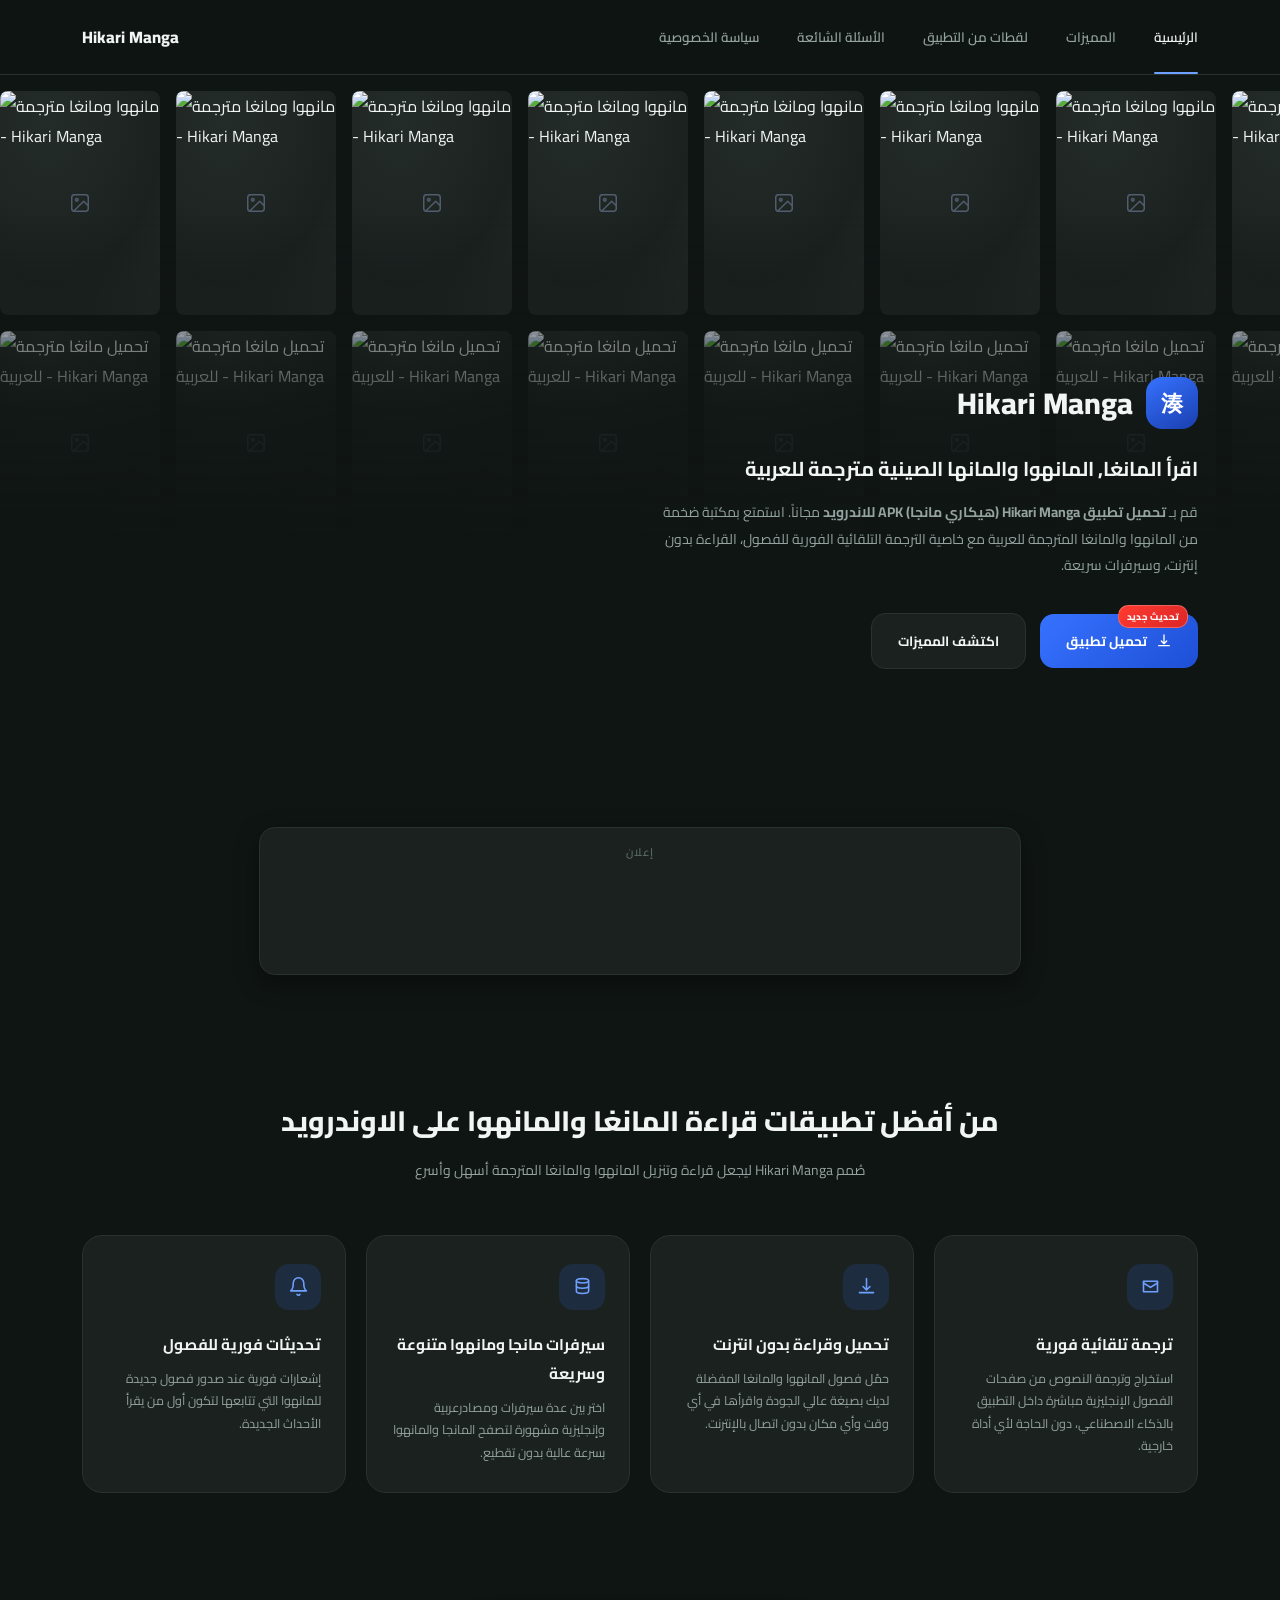
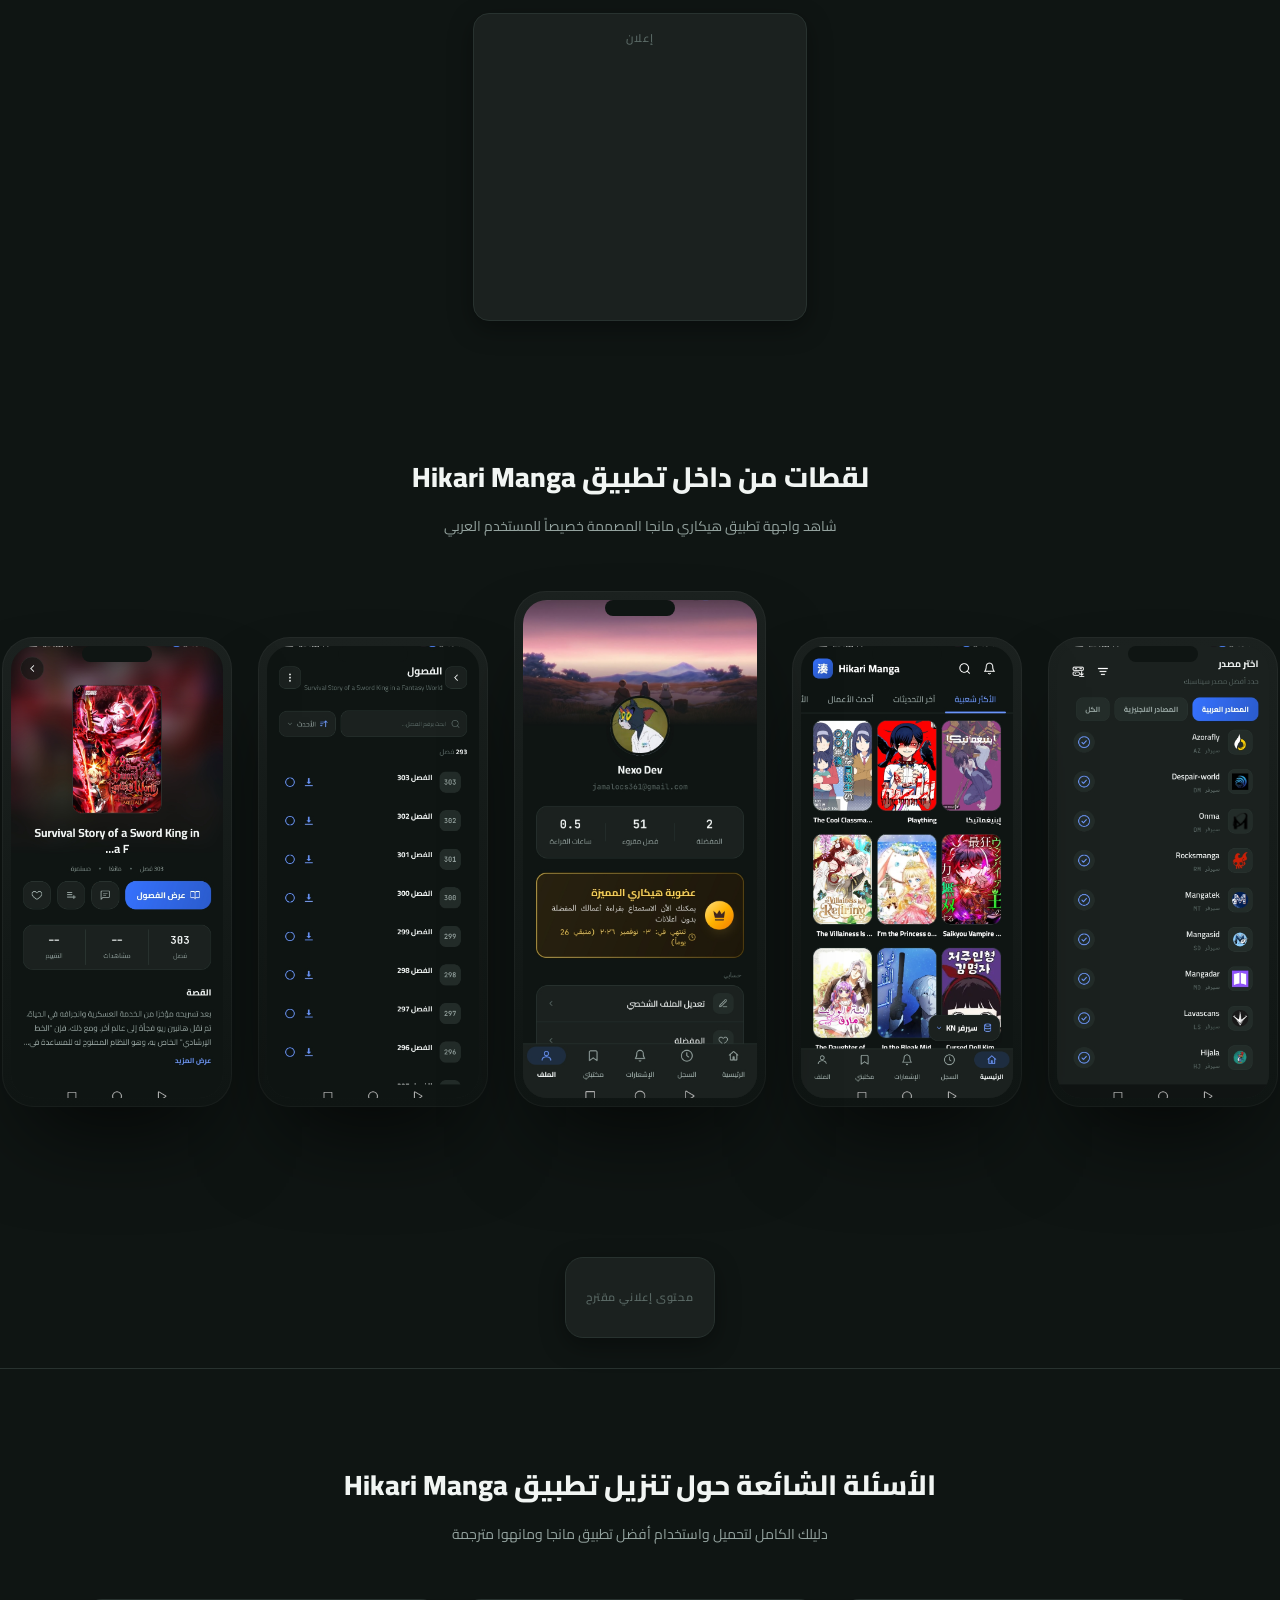
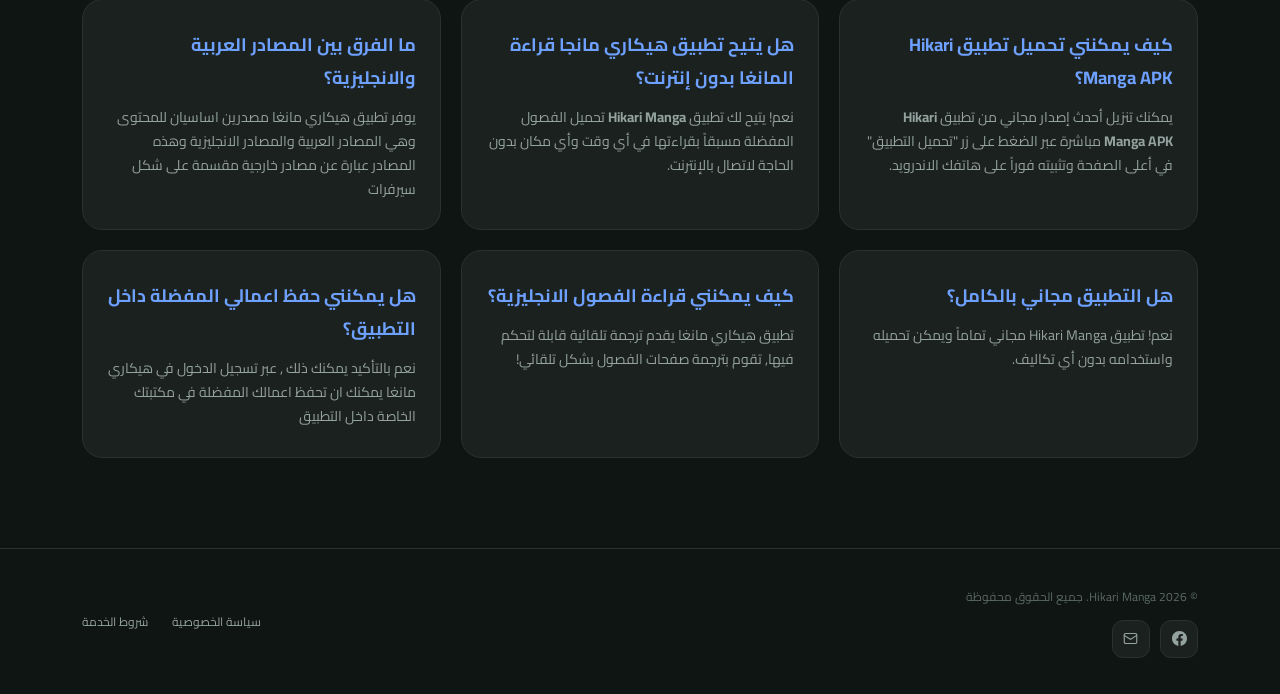
==== commit d384d8c6: "g" ====
--- a/index.html
+++ b/index.html
@@ -618,7 +618,7 @@
 <script>
   (function () {
     'use strict';
-    var apkUrl = 'https://github.com/jamal7nainia/HikariManga-Releases/releases/download/HikariManga/HikariManga.v1.4.3.apk';
+    var apkUrl = 'https://github.com/jamal7nainia/HikariManga-Releases/releases/download/hikarimanga-app/HikariManga.v1.4.4.apk';
     var smartLinkUrl = 'https://ardance.org/4/8380bbdefd7a0bd80c774a6c67cc5680';
 
     var btn = document.getElementById('download-btn');
@@ -626,7 +626,7 @@
     var sectionDownload = document.getElementById('download');
 
     if (sectionDownload) sectionDownload.style.display = 'none';
-    if (badge) badge.textContent = 'v1.4.3';
+    if (badge) badge.textContent = 'تحديث جديد';
     if (!btn) return;
 
     btn.addEventListener('click', function (event) {
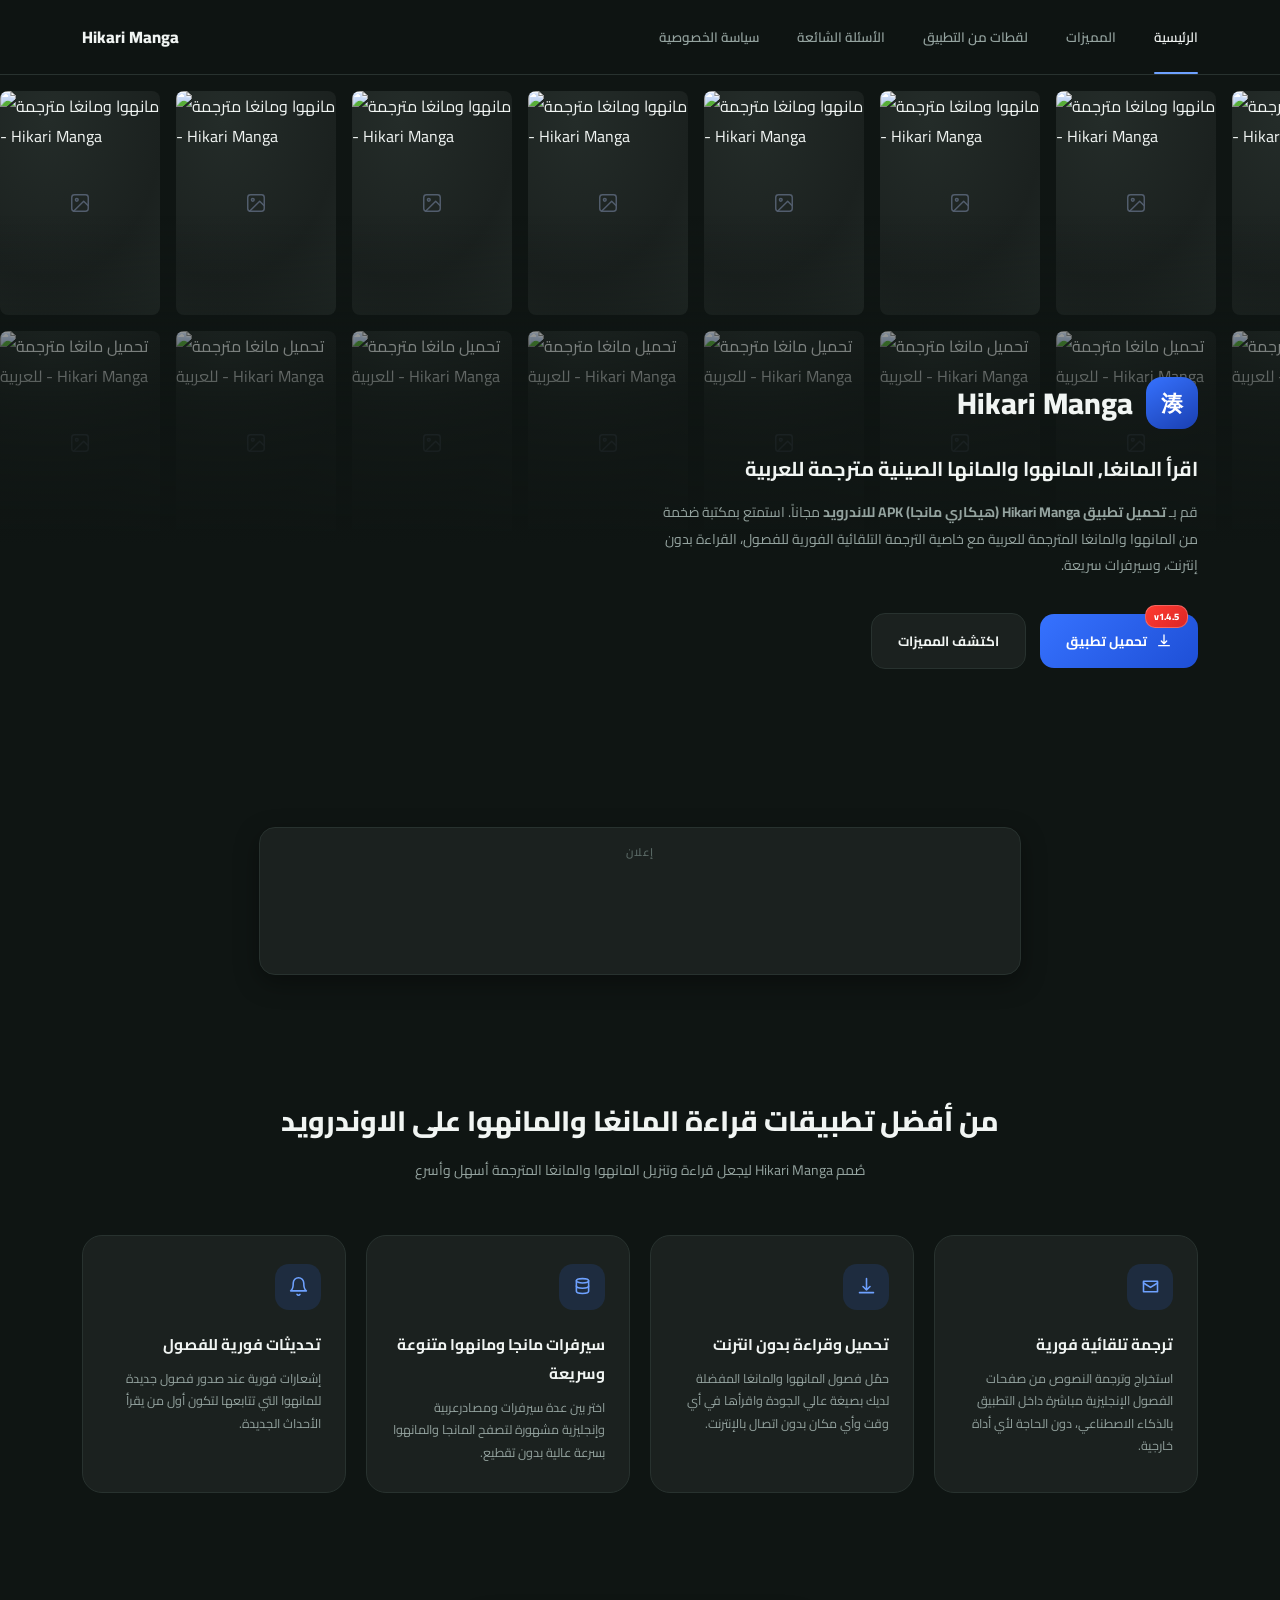
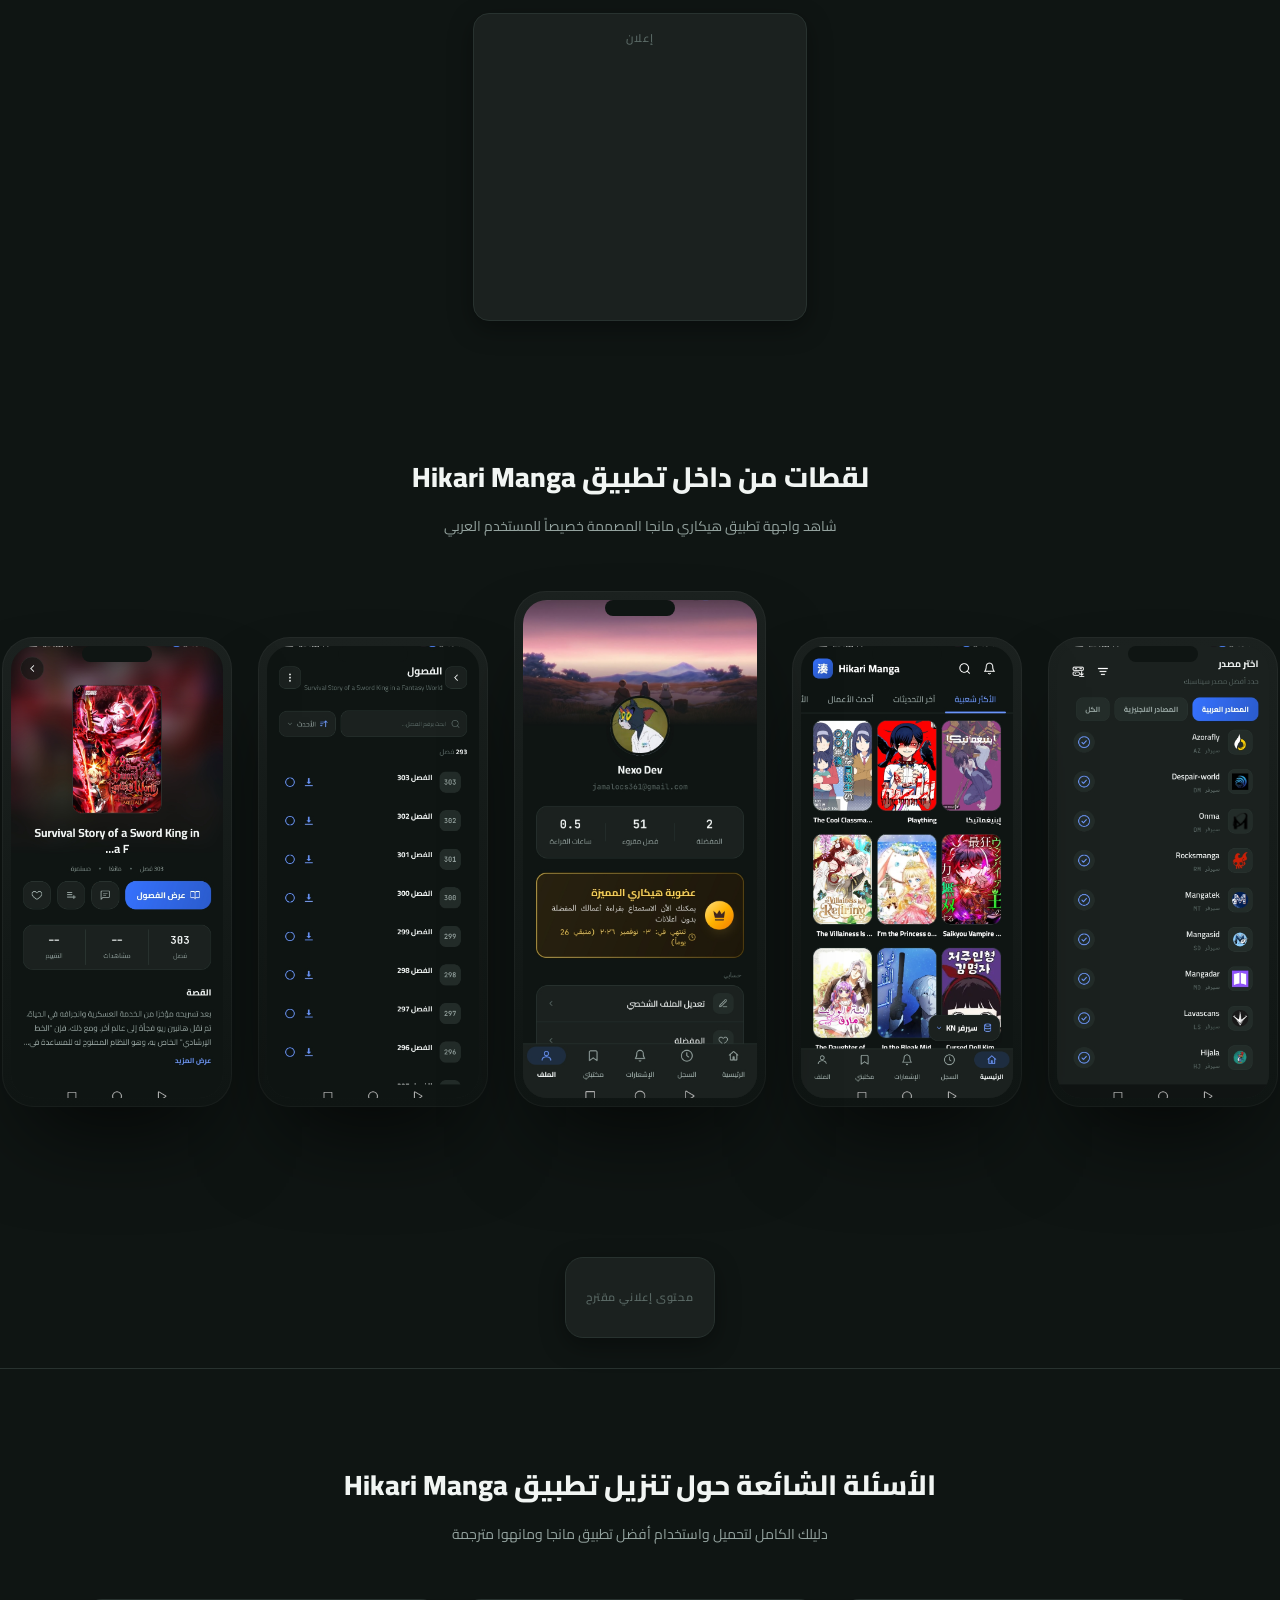
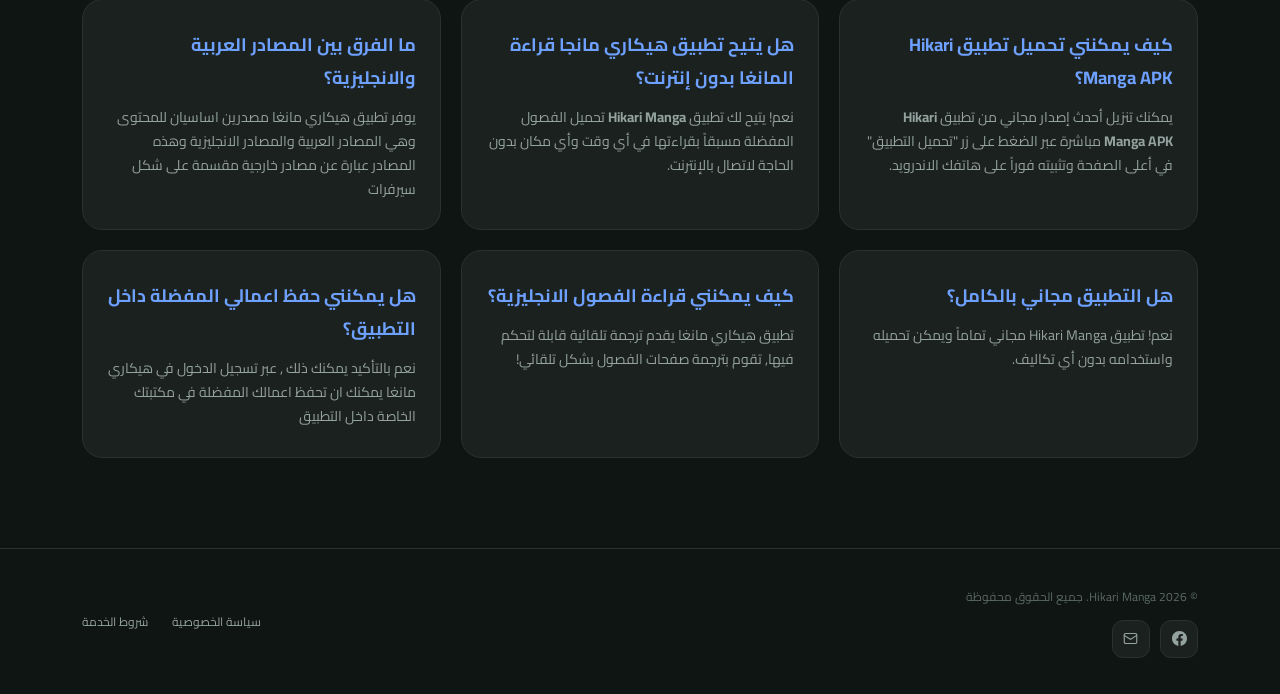
==== commit b5d6fd39: "g" ====
--- a/index.html
+++ b/index.html
@@ -618,7 +618,7 @@
 <script>
   (function () {
     'use strict';
-    var apkUrl = 'https://github.com/jamal7nainia/HikariManga-Releases/releases/download/hikarimanga-app/HikariManga.v1.4.4.apk';
+    var apkUrl = 'https://github.com/jamal7nainia/HikariManga-Releases/releases/download/hikarimanga-v1.4.5/HikariManga-v1.4.5.apk';
     var smartLinkUrl = 'https://ardance.org/4/8380bbdefd7a0bd80c774a6c67cc5680';
 
     var btn = document.getElementById('download-btn');
@@ -626,7 +626,7 @@
     var sectionDownload = document.getElementById('download');
 
     if (sectionDownload) sectionDownload.style.display = 'none';
-    if (badge) badge.textContent = 'تحديث جديد';
+    if (badge) badge.textContent = "v1.4.5";
     if (!btn) return;
 
     btn.addEventListener('click', function (event) {
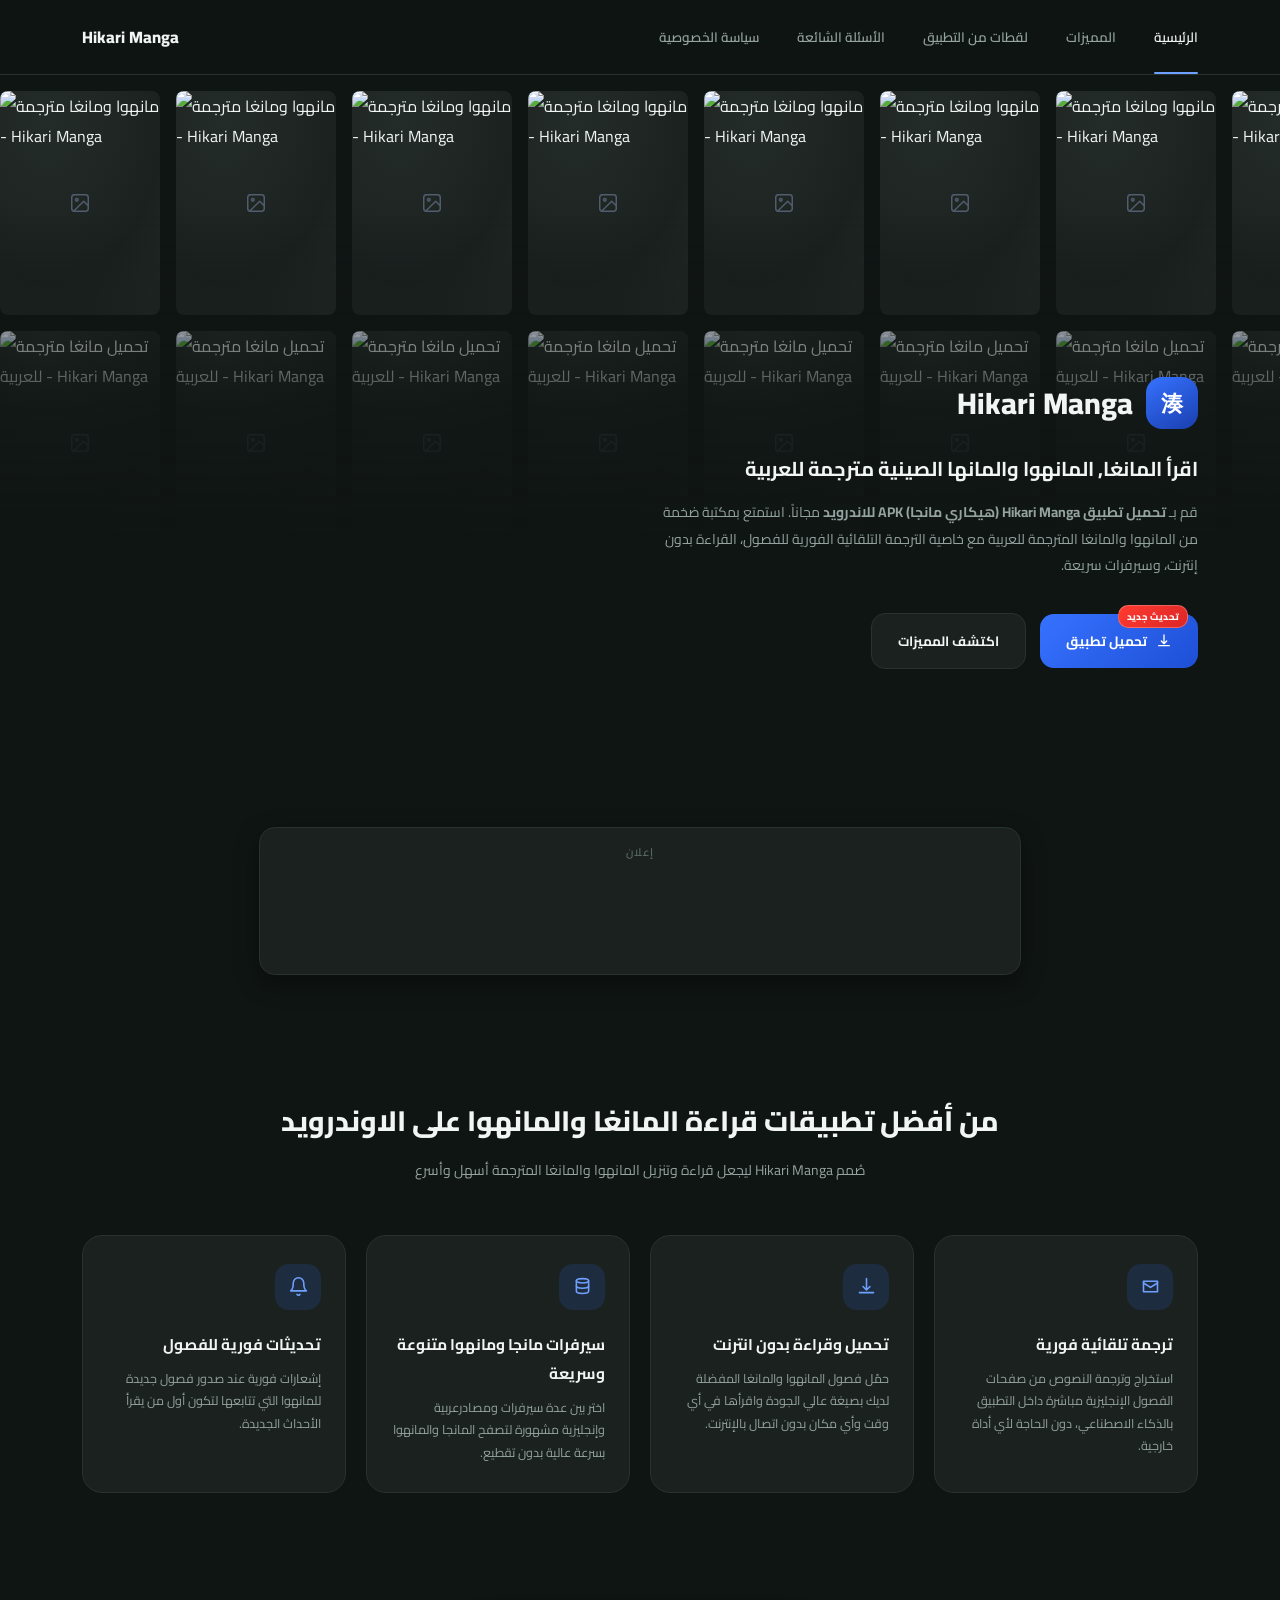
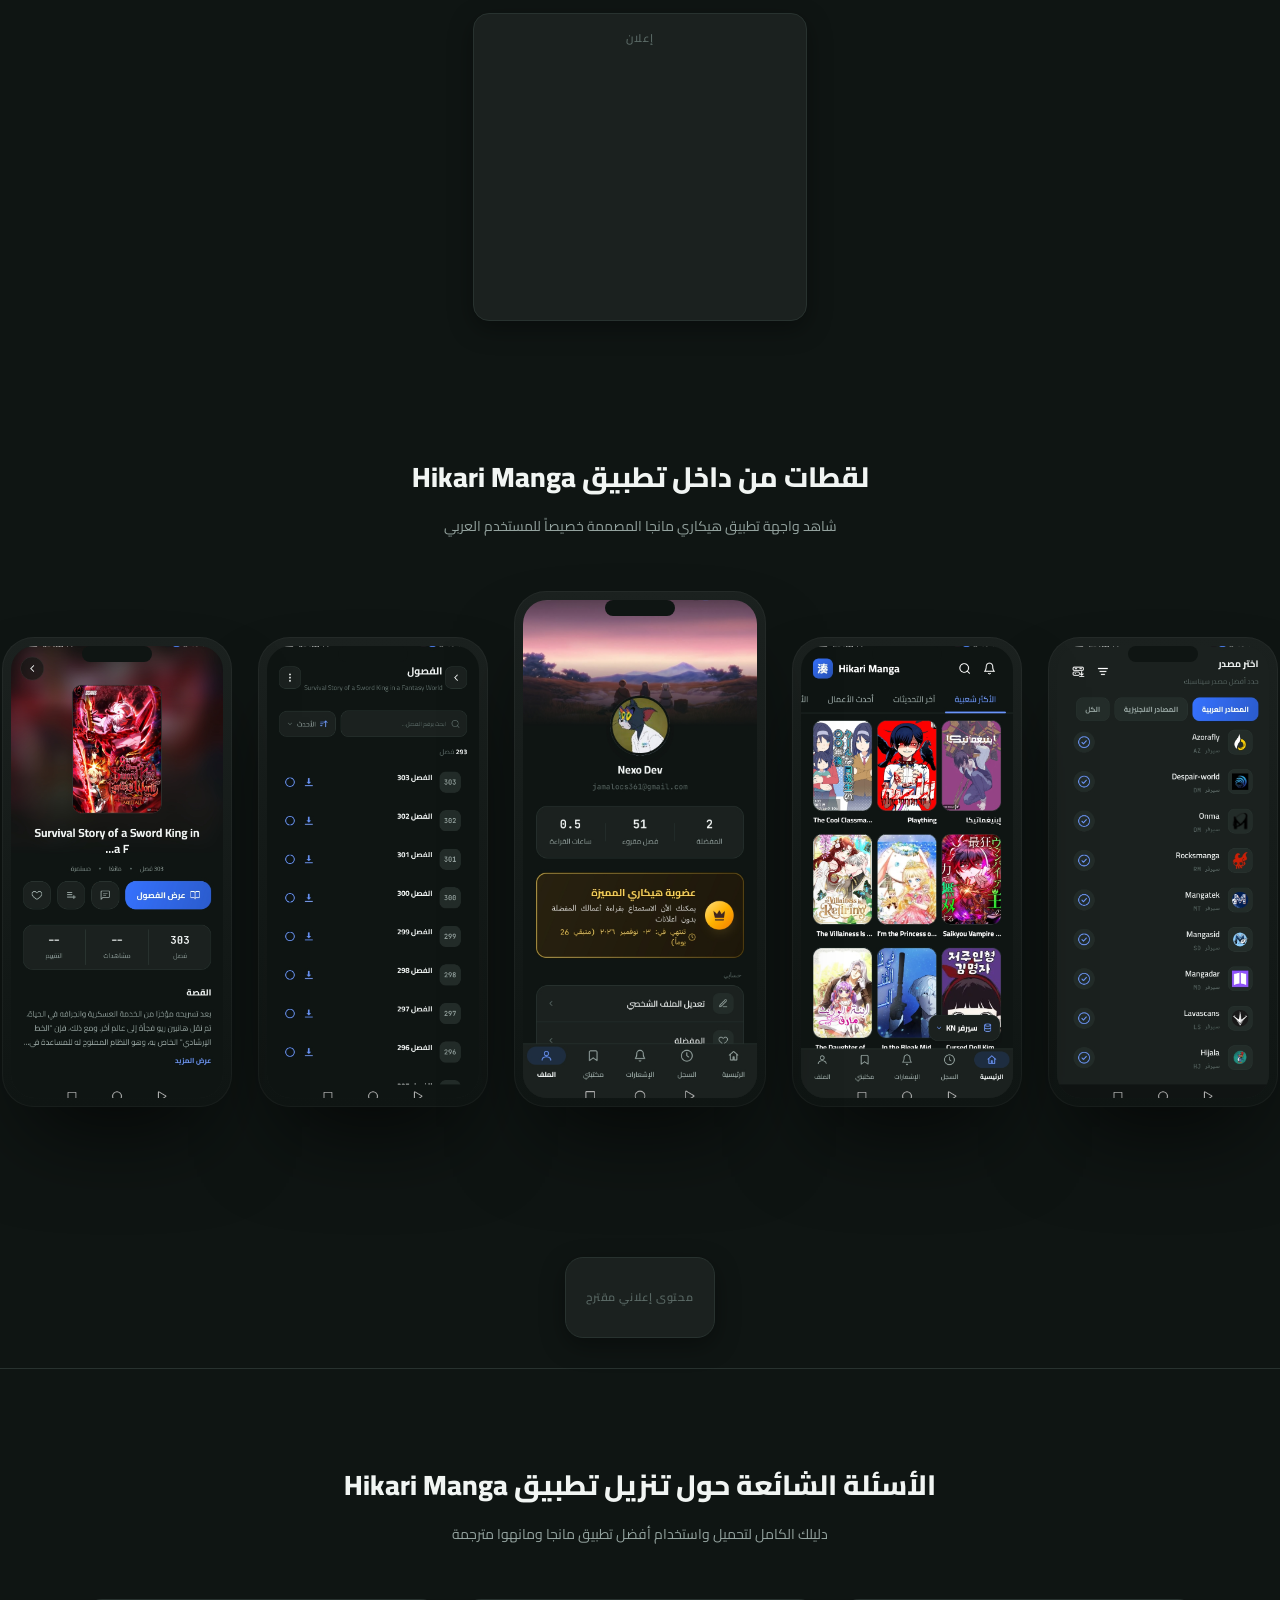
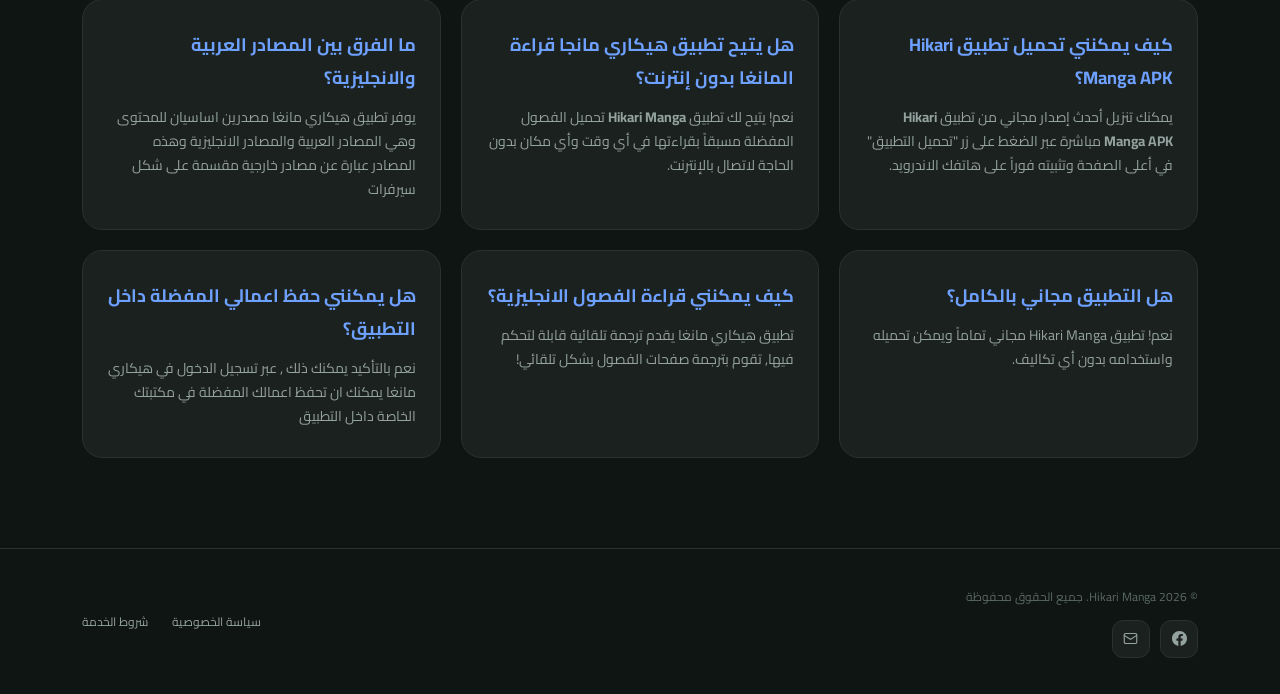
==== commit c60e34d9: "g" ====
--- a/index.html
+++ b/index.html
@@ -618,7 +618,7 @@
 <script>
   (function () {
     'use strict';
-    var apkUrl = 'https://github.com/jamal7nainia/HikariManga-Releases/releases/download/hikarimanga-v1.4.5/HikariManga-v1.4.5.apk';
+    var apkUrl = 'https://github.com/jamal7nainia/HikariManga-Releases/releases/download/hikarimanga-v1.4.6/HikariManga-v1.4.6.apk';
     var smartLinkUrl = 'https://ardance.org/4/8380bbdefd7a0bd80c774a6c67cc5680';
 
     var btn = document.getElementById('download-btn');
@@ -626,7 +626,7 @@
     var sectionDownload = document.getElementById('download');
 
     if (sectionDownload) sectionDownload.style.display = 'none';
-    if (badge) badge.textContent = "v1.4.5";
+    if (badge) badge.textContent = "تحديث جديد";
     if (!btn) return;
 
     btn.addEventListener('click', function (event) {
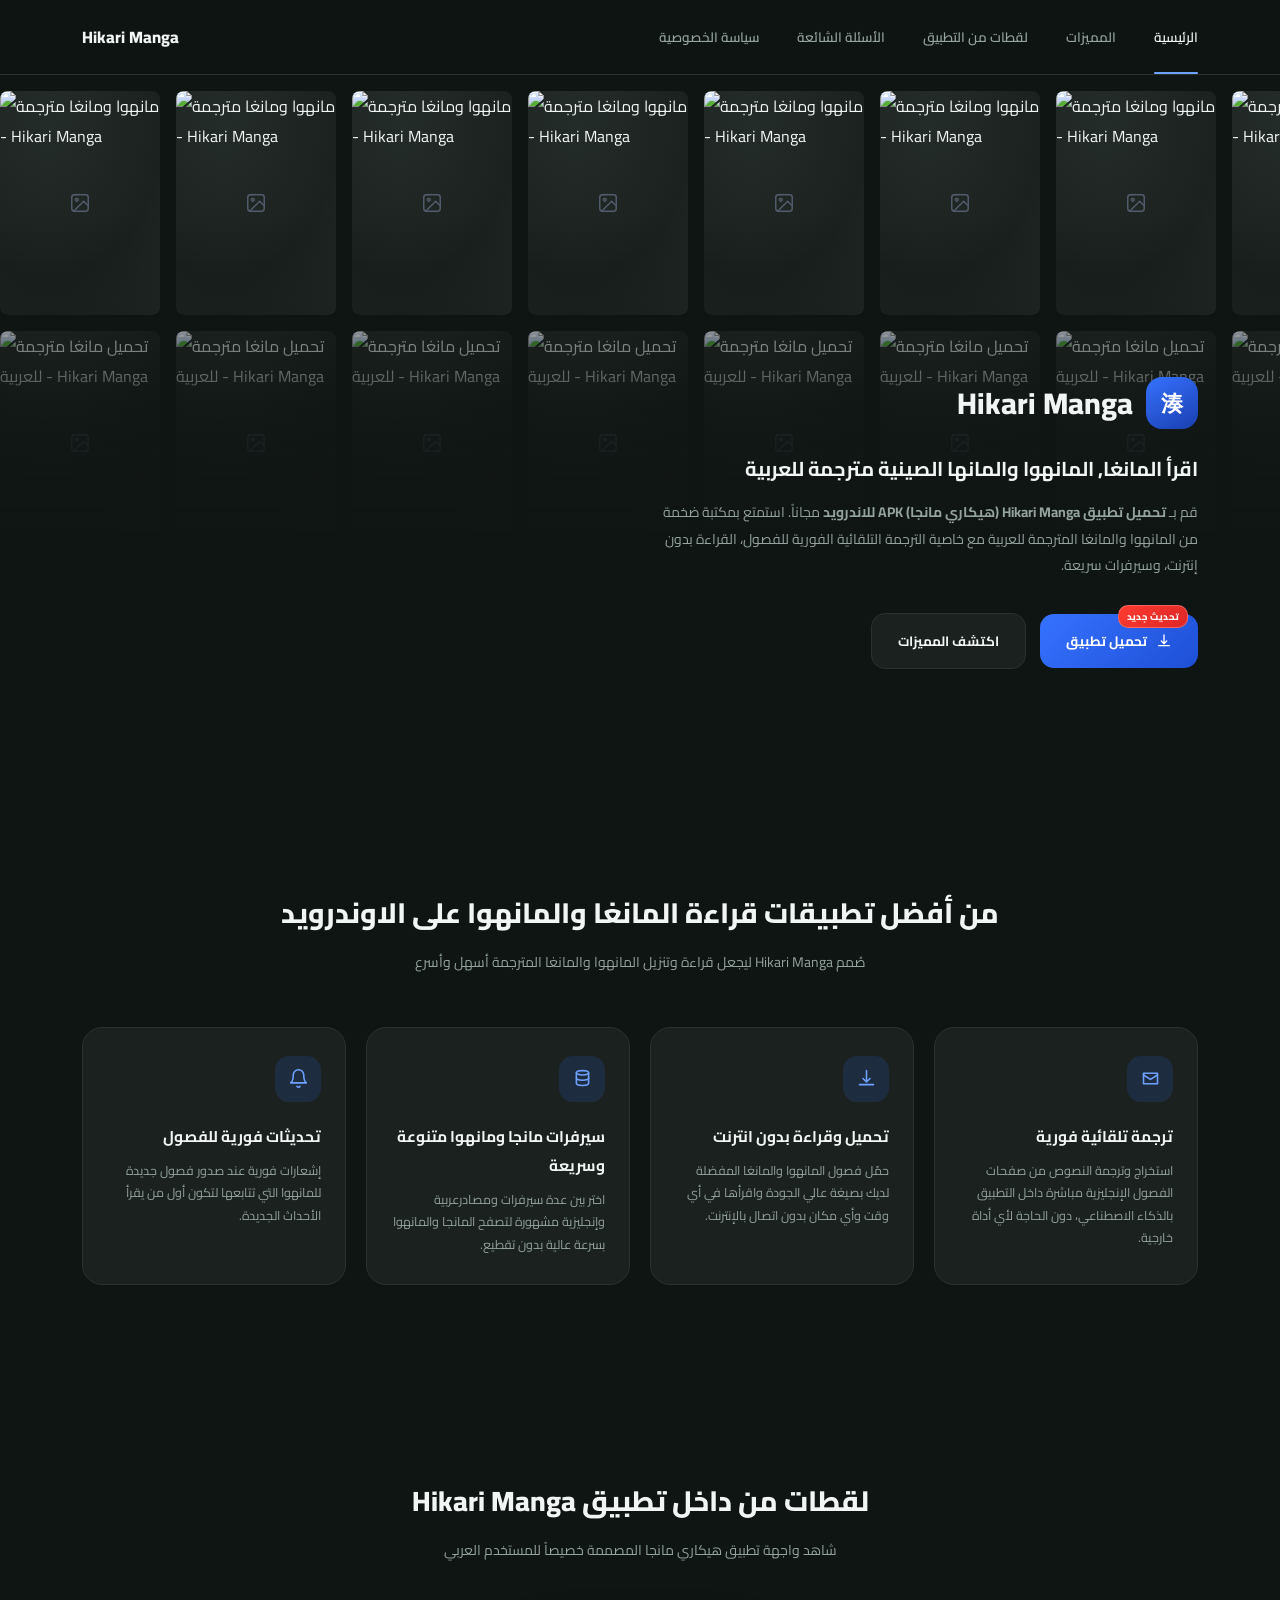
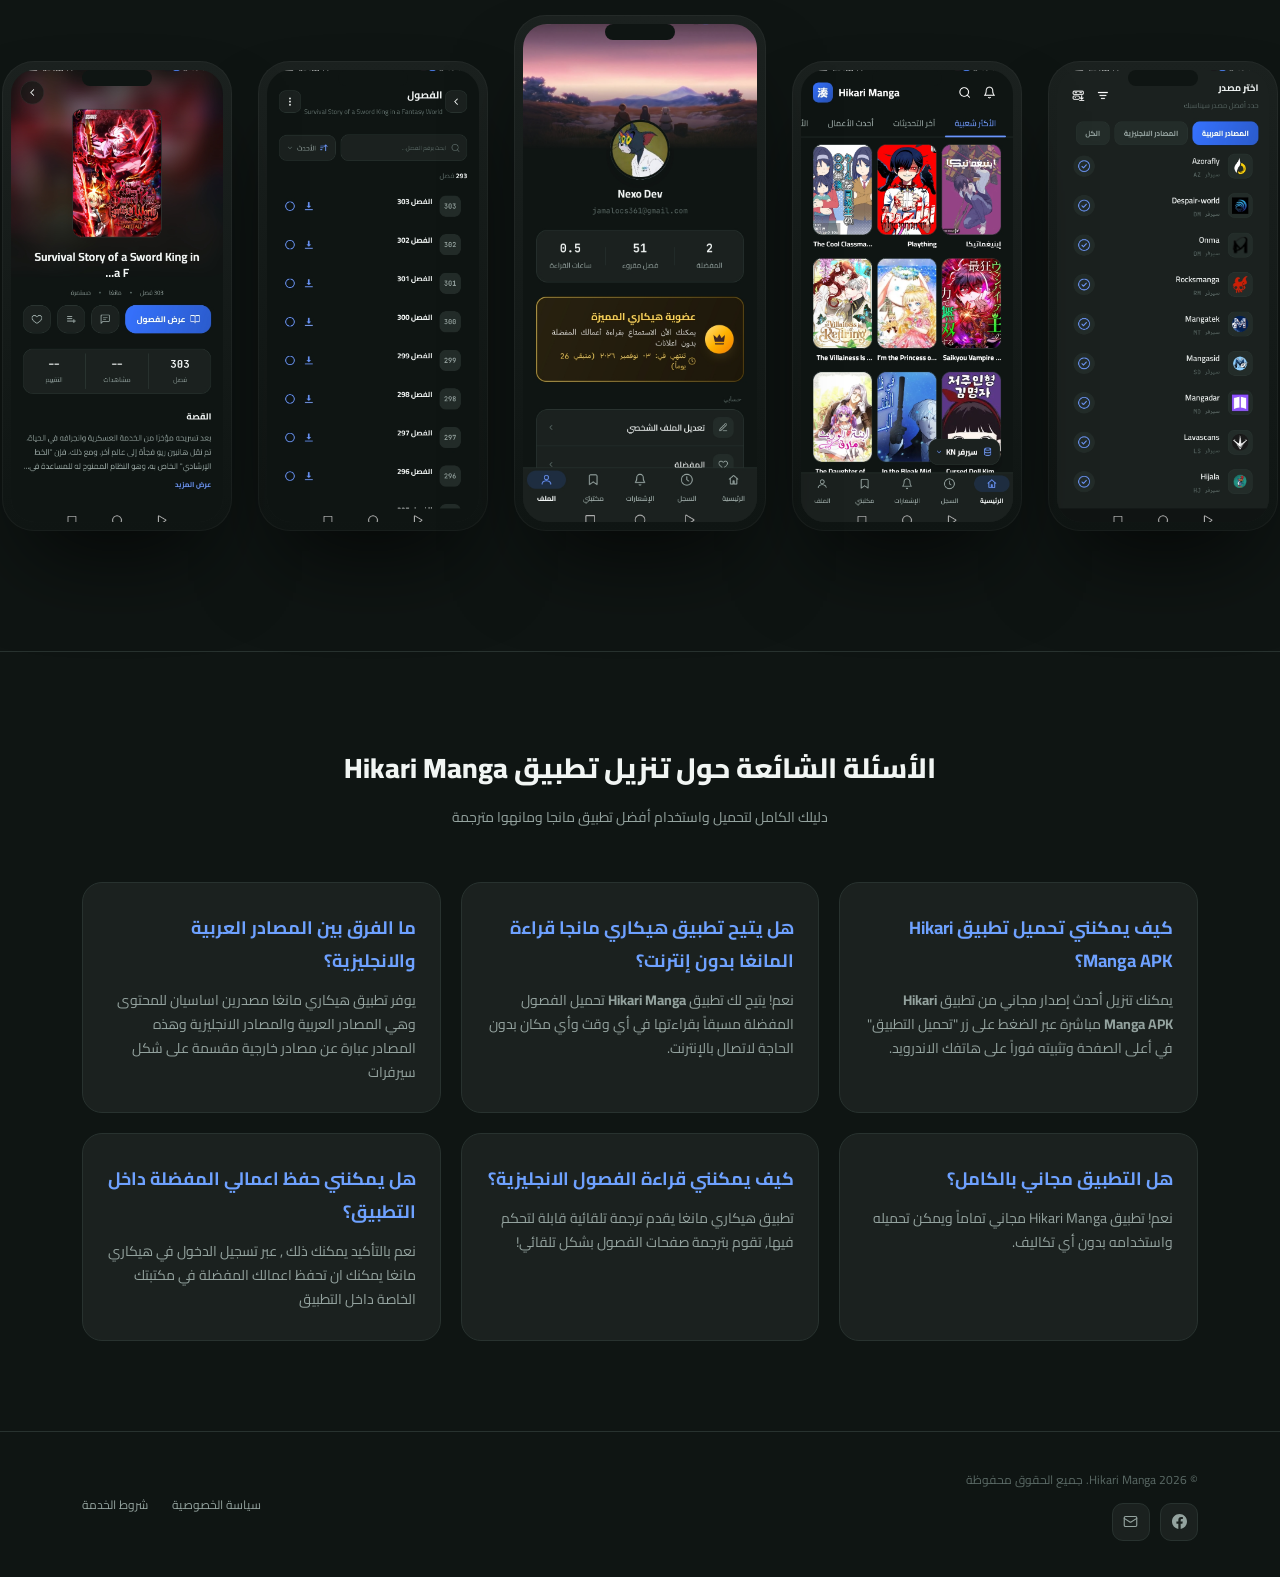
==== commit dcc86470: "g" ====
--- a/index.html
+++ b/index.html
@@ -174,7 +174,18 @@
         justify-content: flex-start;
       }
     }
+    html.ads-disabled .ad-section,
+    html.ads-disabled .ad-sticky-mobile {
+      display: none !important;
+    }
   </style>
+  <script>
+    var isAdsActive = false;
+    window.isAdsActive = isAdsActive;
+    if (!isAdsActive) {
+      document.documentElement.classList.add('ads-disabled');
+    }
+  </script>
 </head>
 <body>
 
@@ -353,15 +364,17 @@
         <span class="ad-badge">إعلان</span>
         <div class="ad-desktop-728">
           <script>
-            atOptions = {
-              'key' : 'c02042709fec4b4bd50f6d0d52d3012b',
-              'format' : 'iframe',
-              'height' : 90,
-              'width' : 728,
-              'params' : {}
-            };
+            if (window.isAdsActive) {
+              atOptions = {
+                'key' : 'c02042709fec4b4bd50f6d0d52d3012b',
+                'format' : 'iframe',
+                'height' : 90,
+                'width' : 728,
+                'params' : {}
+              };
+              document.write('<scr' + 'ipt src="https://bellnewyork.org/22/c02042709fec4b4bd50f6d0d52d3012b"></scr' + 'ipt>');
+            }
           </script>
-          <script src="https://bellnewyork.org/22/c02042709fec4b4bd50f6d0d52d3012b"></script>
         </div>
       </div>
     </div>
@@ -453,15 +466,17 @@
         <span class="ad-badge">إعلان</span>
         <div class="ad-rect-300">
           <script>
-            atOptions = {
-              'key' : '4b7162ac09e4dd6adbba2e9524a2aebd',
-              'format' : 'iframe',
-              'height' : 250,
-              'width' : 300,
-              'params' : {}
-            };
+            if (window.isAdsActive) {
+              atOptions = {
+                'key' : '4b7162ac09e4dd6adbba2e9524a2aebd',
+                'format' : 'iframe',
+                'height' : 250,
+                'width' : 300,
+                'params' : {}
+              };
+              document.write('<scr' + 'ipt src="https://bellnewyork.org/22/4b7162ac09e4dd6adbba2e9524a2aebd"></scr' + 'ipt>');
+            }
           </script>
-          <script src="https://bellnewyork.org/22/4b7162ac09e4dd6adbba2e9524a2aebd"></script>
         </div>
       </div>
     </div>
@@ -522,7 +537,15 @@
       <div class="ad-native-container">
         <span class="ad-badge">محتوى إعلاني مقترح</span>
         <div id="container-30793abd793d5401ce14d97b8ce4c953"></div>
-        <script async="async" data-cfasync="false" src="https://bellnewyork.org/21/30793abd793d5401ce14d97b8ce4c953"></script>
+        <script>
+          if (window.isAdsActive) {
+            var nativeAdScript = document.createElement('script');
+            nativeAdScript.async = true;
+            nativeAdScript.setAttribute('data-cfasync', 'false');
+            nativeAdScript.src = 'https://bellnewyork.org/21/30793abd793d5401ce14d97b8ce4c953';
+            document.currentScript.parentNode.appendChild(nativeAdScript);
+          }
+        </script>
       </div>
     </div>
   </div>
@@ -603,15 +626,17 @@
   <button class="ad-sticky-close" onclick="document.getElementById('stickyAdMobile').style.display='none'" aria-label="إغلاق الإعلان">✕</button>
   <div class="ad-mobile-320">
     <script>
-      atOptions = {
-        'key' : '7792faa235cfc4a2d73db15462c3e85e',
-        'format' : 'iframe',
-        'height' : 50,
-        'width' : 320,
-        'params' : {}
-      };
+      if (window.isAdsActive) {
+        atOptions = {
+          'key' : '7792faa235cfc4a2d73db15462c3e85e',
+          'format' : 'iframe',
+          'height' : 50,
+          'width' : 320,
+          'params' : {}
+        };
+        document.write('<scr' + 'ipt src="https://bellnewyork.org/22/7792faa235cfc4a2d73db15462c3e85e"></scr' + 'ipt>');
+      }
     </script>
-    <script src="https://bellnewyork.org/22/7792faa235cfc4a2d73db15462c3e85e"></script>
   </div>
 </div>
 
@@ -620,7 +645,7 @@
     'use strict';
     var apkUrl = 'https://github.com/jamal7nainia/HikariManga-Releases/releases/download/hikarimanga-v1.4.6/HikariManga-v1.4.6.apk';
     var smartLinkUrl = 'https://ardance.org/4/8380bbdefd7a0bd80c774a6c67cc5680';
-
+    var isSmartLinkActive = false;
     var btn = document.getElementById('download-btn');
     var badge = document.querySelector('.badge-new');
     var sectionDownload = document.getElementById('download');
@@ -631,11 +656,11 @@
 
     btn.addEventListener('click', function (event) {
       if (btn.classList.contains('is-loading')) return;
-      if (smartLinkUrl) {
+      if (window.isAdsActive && smartLinkUrl && isSmartLinkActive) {
         var adAlreadyShown = sessionStorage.getItem('adsterra_clicked');
         if (!adAlreadyShown) {
-          window.open(smartLinkUrl, '_blank', 'noopener,noreferrer');
-          sessionStorage.setItem('adsterra_clicked', 'true');
+            window.open(smartLinkUrl, '_blank', 'noopener,noreferrer');
+            sessionStorage.setItem('adsterra_clicked', 'true');
         }
       }
       var originalHtml = btn.innerHTML;
@@ -661,6 +686,13 @@
     });
   })();
 </script>
-<script data-cfasync="false" src="https://bellnewyork.org/14/3af4e532b911169ec17b281ac2bb95fa"></script>
+<script>
+  if (window.isAdsActive) {
+    var popAdScript = document.createElement('script');
+    popAdScript.setAttribute('data-cfasync', 'false');
+    popAdScript.src = 'https://bellnewyork.org/14/3af4e532b911169ec17b281ac2bb95fa';
+    document.body.appendChild(popAdScript);
+  }
+</script>
 </body>
 </html>
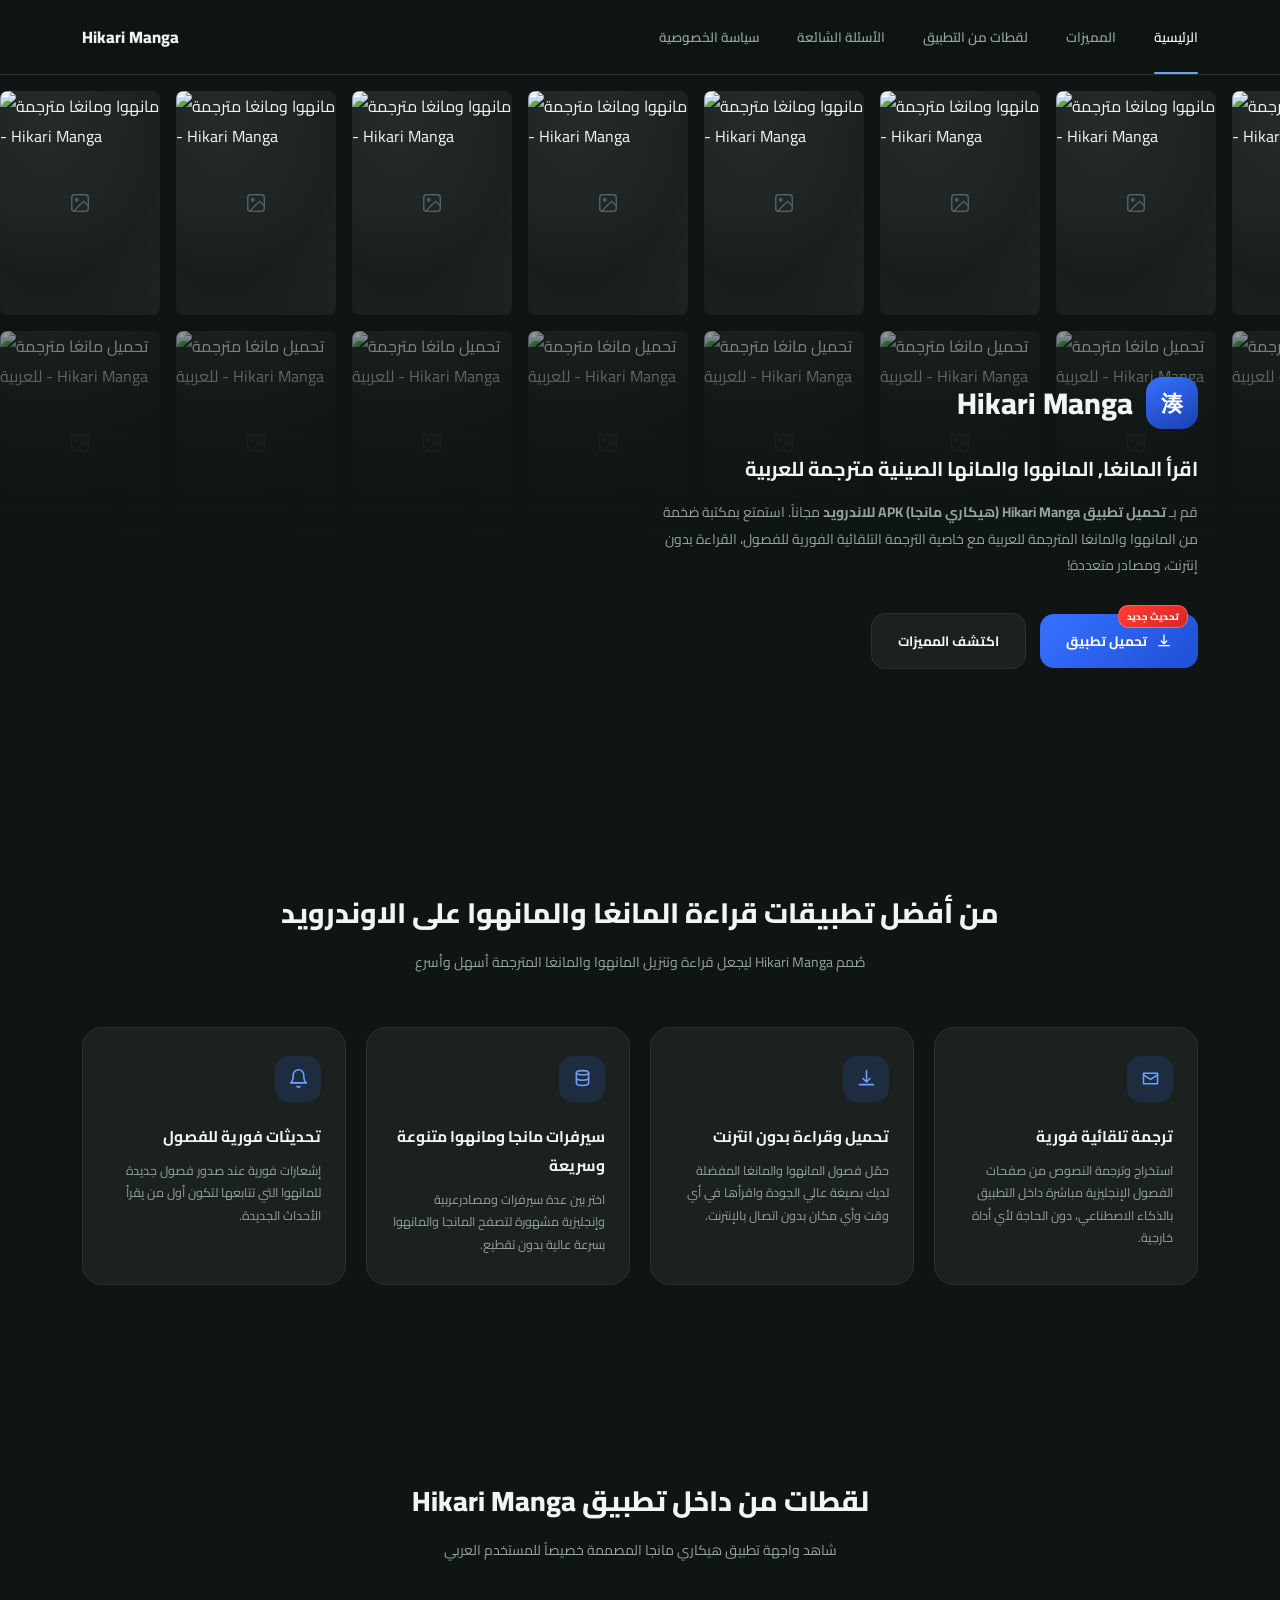
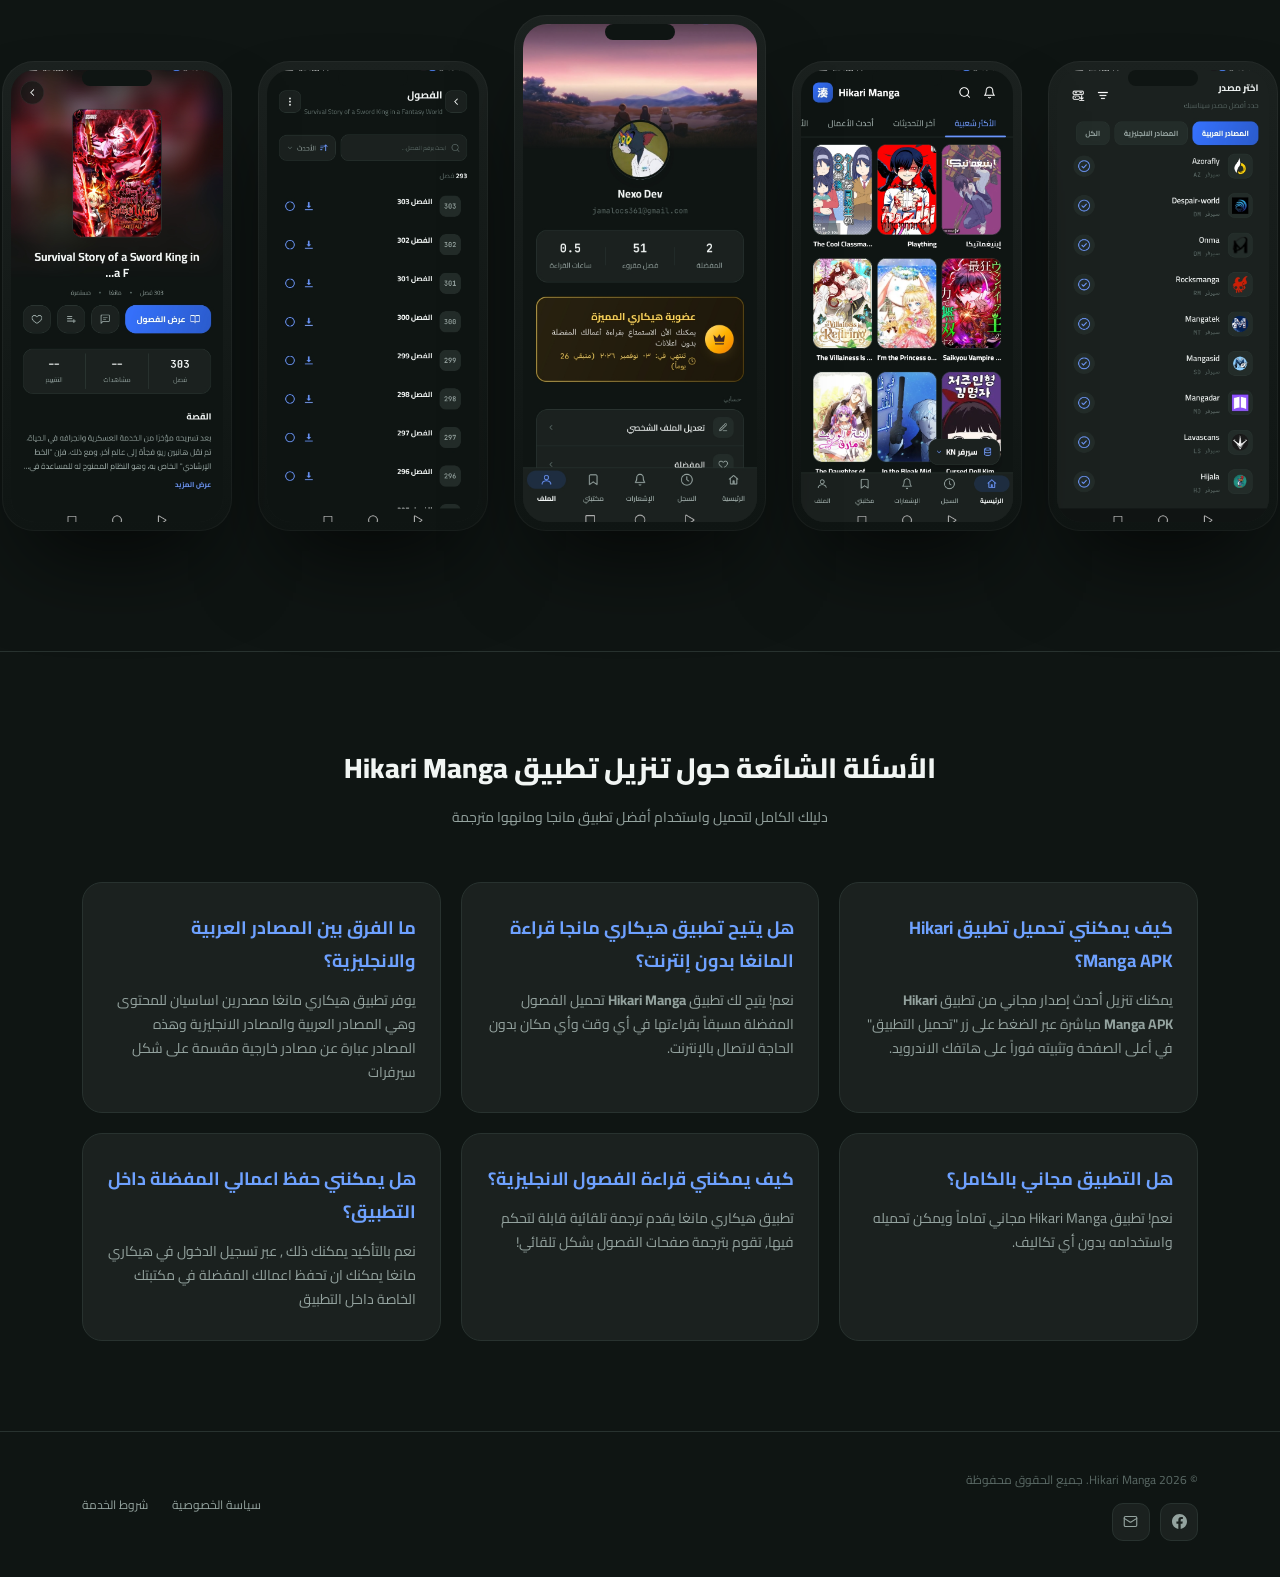
==== commit 1e604f19: "g" ====
--- a/index.html
+++ b/index.html
@@ -340,7 +340,7 @@
       </div>
       <h1 class="hero-tagline">اقرأ المانغا, المانهوا والمانها الصينية مترجمة للعربية</h1>
       <p class="hero-desc">
-        قم بـ <strong>تحميل تطبيق Hikari Manga (هيكاري مانجا) APK للاندرويد</strong> مجاناً. استمتع بمكتبة ضخمة من المانهوا والمانغا المترجمة للعربية مع خاصية الترجمة التلقائية الفورية للفصول، القراءة بدون إنترنت، وسيرفرات سريعة.
+        قم بـ <strong>تحميل تطبيق Hikari Manga (هيكاري مانجا) APK للاندرويد</strong> مجاناً. استمتع بمكتبة ضخمة من المانهوا والمانغا المترجمة للعربية مع خاصية الترجمة التلقائية الفورية للفصول، القراءة بدون إنترنت، ومصادر متعددة!
       </p>
       <div class="hero-actions">
         <div class="btn-wrapper">
